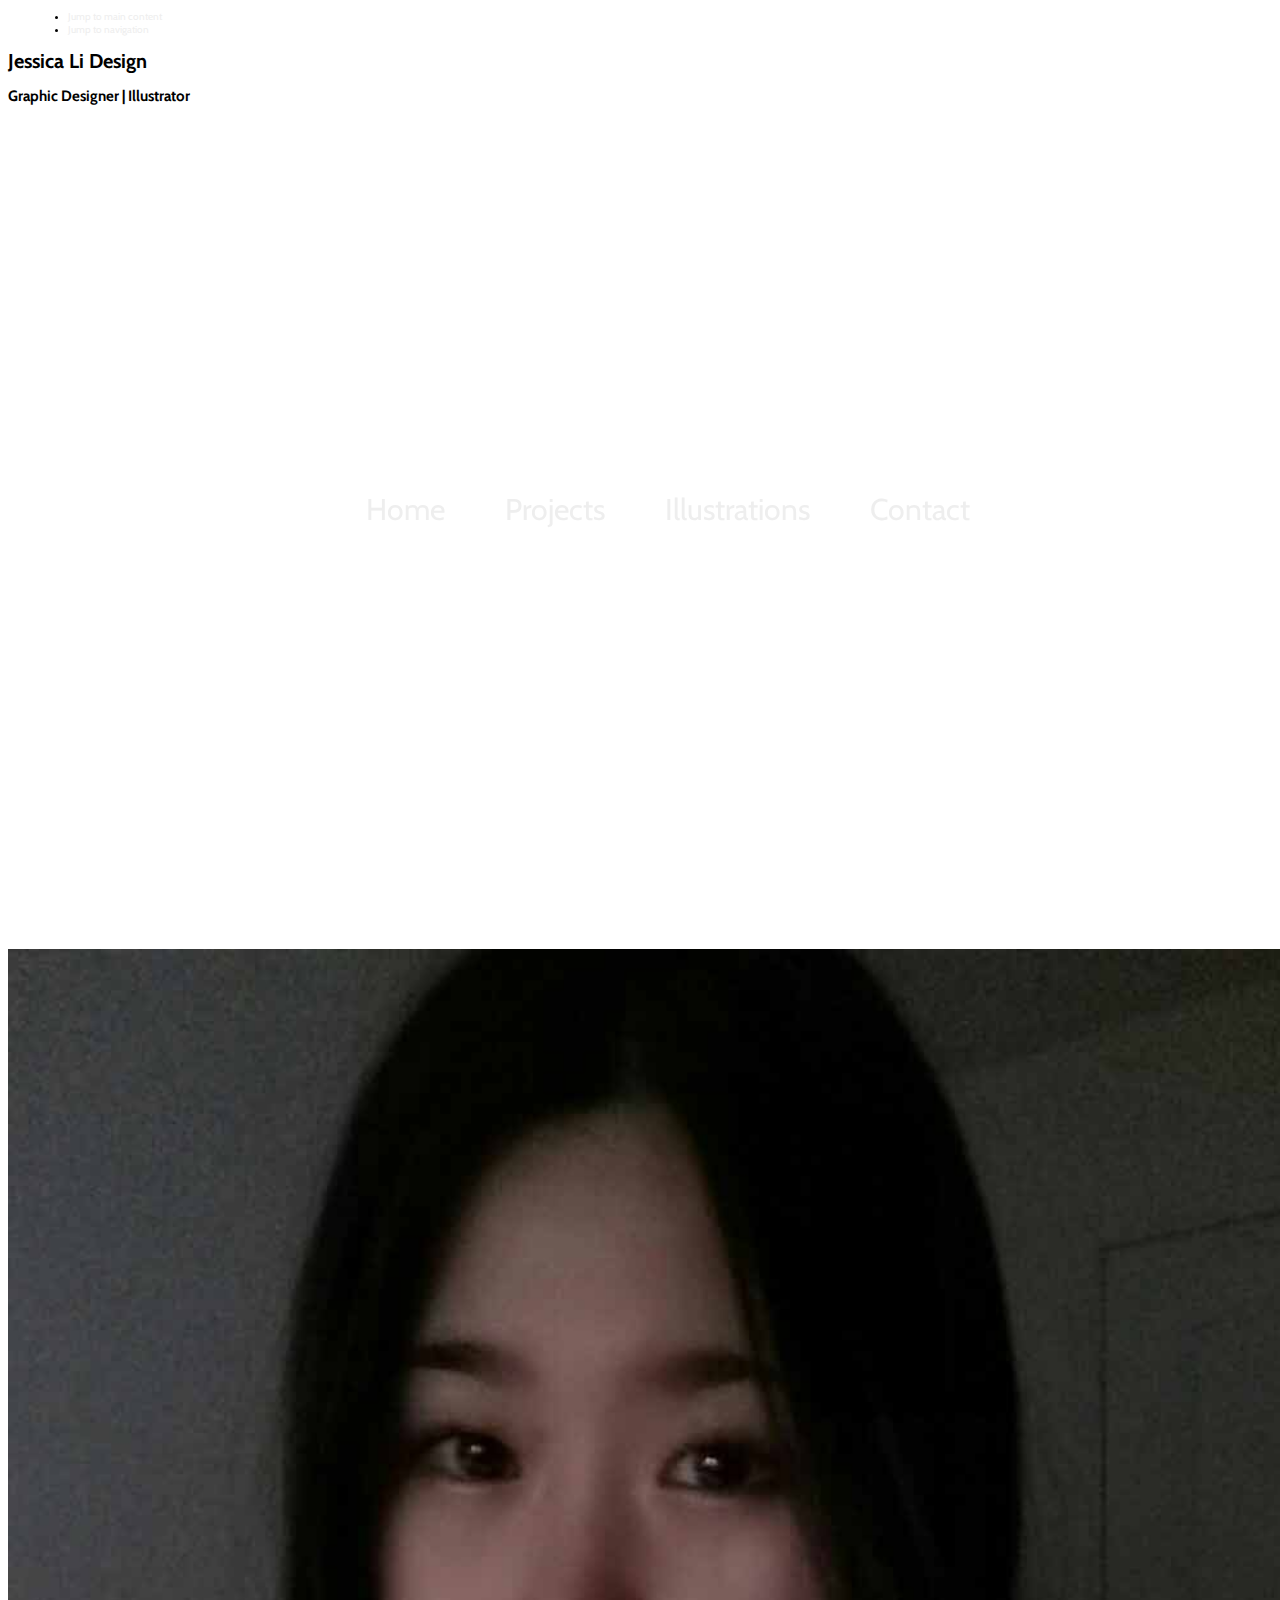
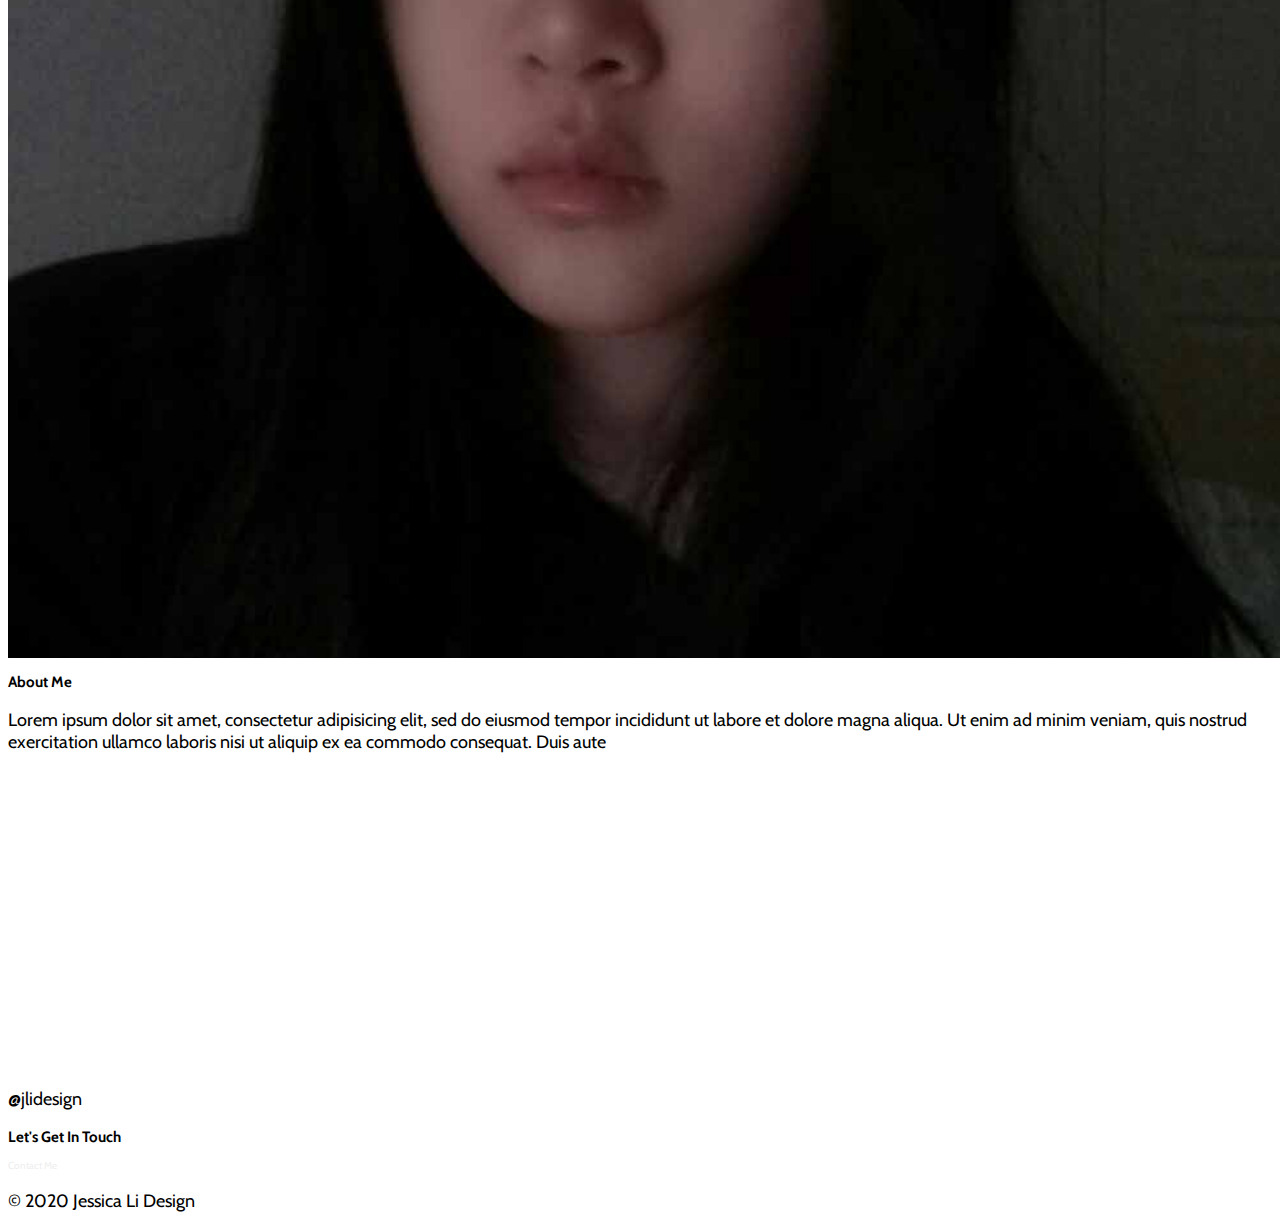
==== index.html @ e0f0c60c "Add menu toggle style" ====
<!DOCTYPE html>
<html lang="en-ca">
<head>
  <meta charset="utf-8">
  <title>J Li Design</title>
  <meta name="viewport" content="width=device-width,initial-scale=1">
  <link href="https://fonts.googleapis.com/css2?family=Cabin:wght@400;700&display=swap" rel="stylesheet">
  <link href="https://fonts.googleapis.com/css2?family=Montserrat&display=swap" rel="stylesheet">
  <link rel="stylesheet" href="https://unpkg.com/aos@next/dist/aos.css" />
  <link href="projects.html" rel="stylesheet">
  <link href="illustrations.html" rel="stylesheet">
  <link href="contact.html" rel="stylesheet">
  <link rel="stylesheet" href="css/main.css">
</head>
<body>

  <script src="https://unpkg.com/aos@next/dist/aos.js"></script>

  <ul class="skip-links" id="skip-links" tabindex="0">
    <li><a href="#main">Jump to main content</a></li>
    <li><a href="#nav">Jump to navigation</a></li>
  </ul>

  <header role="banner">

    <div class="menu-toggler">
      <div class="bar half start"></div>
      <div class="bar"></div>
      <div class="bar half end"></div>
    </div>

    <nav class="top-nav" role="navigation" tabindex="0">
      <ul class="nav-list">
        <li>
          <a href="index.html" class="nav-link">Home</a>
        </li>
        <li>
          <a href="projects.html" class="nav-link">Projects</a>
        </li>
        <li>
          <a href="illustrations.html" class="nav-link">Illustrations</a>
        </li>
        <li>
          <a href="contact.html" class="nav-link">Contact</a>
        </li>
      </ul>
    </nav>
    <div class="landing-text">
      <h1>Jessica Li Design</h1>
      <h2>Graphic Designer | Illustrator</h2>
    </div>
  </header>

  <main class="about" id="about" role="main" tabindex="0">
    <section>
      <div class="container">
        <div class="profile-img">
          <img src="images/profile1.jpg" alt="profile">
        </div>
        <div class="about-details">
          <div class="about-heading">
            <h2>About Me</h2>
            <p>Lorem ipsum dolor sit amet, consectetur adipisicing elit, sed do eiusmod tempor incididunt ut labore et dolore magna aliqua. Ut enim ad minim veniam, quis nostrud exercitation ullamco laboris nisi ut aliquip ex ea commodo consequat. Duis aute</p>
          </div>
          <div class="social-media">
            <img src="images/socials.svg" alt="socials logo" aria-details="social-img">
            <p id="social-img">@jlidesign</p>
          </div>
        </div>
      </div>
    </section>
  </main>

  <article role="article" id="article" tabindex="0">
    <div class="container">
      <h2>Let's Get In Touch</h2>
      <a class="contact-btn" href="contact.html">Contact Me</a>
    </div>
  </article>

  <footer class="copyright" role="contentinfo">
    <div class="up" id="up">
      <p>&copy; 2020 Jessica Li Design</p>
    </div>
  </footer>
</body>
</html>
---- css/main.css ----
html {
  box-sizing: border-box;
  margin: 0;
  padding: 0;
  font-size: 10px;
  font-family: "Montserrat", sans-serif;
  font-family: "Cabin", sans-serif;
}

*, *::before, *::after {
  box-sizing: inherit;
}

body {
  width: 100%;
  height: 100%;
}

a {
  text-decoration: none;
  color: #eee;
}

p {
  font-size: 1.8rem;
}

img {
  width: 100%;
}

header {
  width: 100%;
  height: 100vh;
}

.top-nav {
  width: 100%;
  height: 100vh;
  position: fixed;
  border-bottom-right-radius: 100%;
  border-bottom-left-radius: 100%;
  transition: all 650ms cubic-bezier(1,0,0,1);
}

.nav-list {
  list-style: none;
  width: 100%;
  height: 100%;
  display: flex;
  justify-content: center;
  align-items: center;
}

li {
  margin: 0 2rem;
}

.nav-link {
  font-size: 3rem;
  padding: 1rem;
}

.nav-link:hover,
.nav-link:focus {
  background: linear-gradient(to top, #254f6c, #d4faff);
  -webkit-background-clip: text;
  -webkit-text-fill-color: transparent;
}

.top-nav.open {
  top: 0;
  border-radius: initial;
}

.menu-toggler {
  position: absolute;
  top: 5rem;
  right: 5rem;
  height: 4rem;
  display: flex;
  flex-direction: column;
  justify-content: space-between;
  cursor: pointer;
  z-index: 1500;
  transition: transform 650ms ease-out;
}
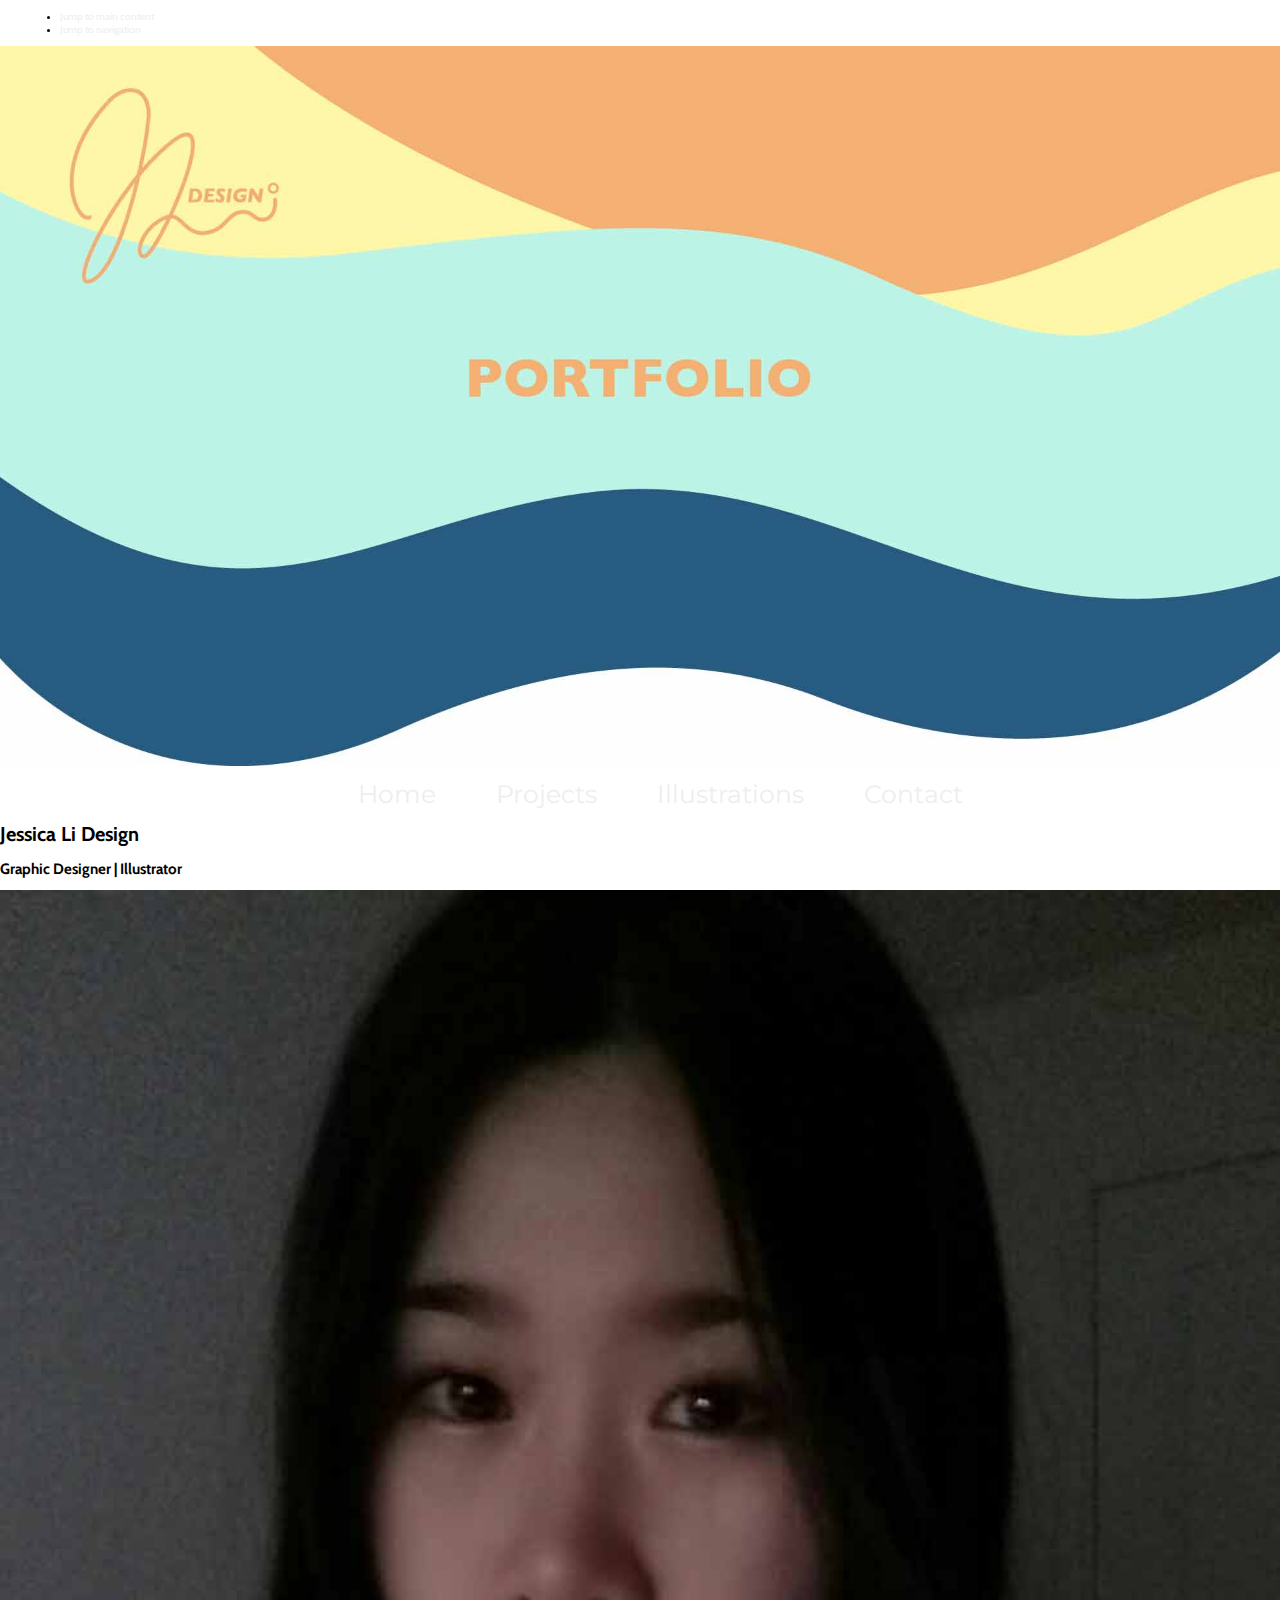
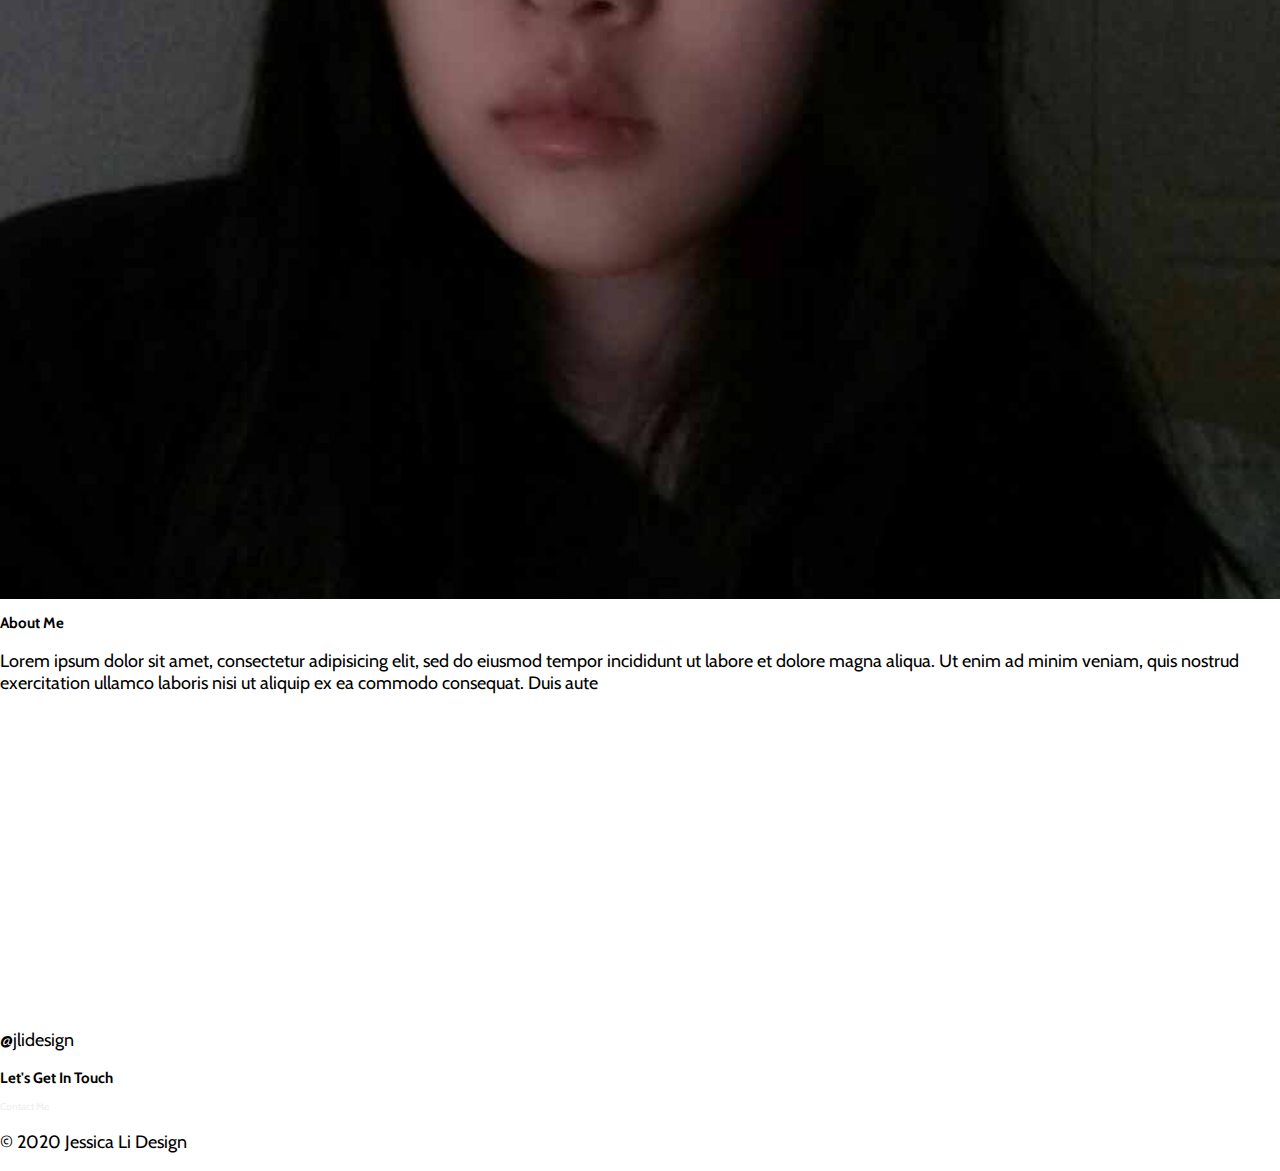
==== commit f8d955ed: "Add banner image" ====
--- a/index.html
+++ b/index.html
@@ -6,7 +6,6 @@
   <meta name="viewport" content="width=device-width,initial-scale=1">
   <link href="https://fonts.googleapis.com/css2?family=Cabin:wght@400;700&display=swap" rel="stylesheet">
   <link href="https://fonts.googleapis.com/css2?family=Montserrat&display=swap" rel="stylesheet">
-  <link rel="stylesheet" href="https://unpkg.com/aos@next/dist/aos.css" />
   <link href="projects.html" rel="stylesheet">
   <link href="illustrations.html" rel="stylesheet">
   <link href="contact.html" rel="stylesheet">
@@ -14,21 +13,15 @@
 </head>
 <body>
 
-  <script src="https://unpkg.com/aos@next/dist/aos.js"></script>
-
   <ul class="skip-links" id="skip-links" tabindex="0">
     <li><a href="#main">Jump to main content</a></li>
     <li><a href="#nav">Jump to navigation</a></li>
   </ul>
 
   <header role="banner">
-
-    <div class="menu-toggler">
-      <div class="bar half start"></div>
-      <div class="bar"></div>
-      <div class="bar half end"></div>
+    <div class="banner">
+      <img class="img-flex" src="images/banner.jpg" alt="">
     </div>
-
     <nav class="top-nav" role="navigation" tabindex="0">
       <ul class="nav-list">
         <li>
@@ -83,5 +76,6 @@
       <p>&copy; 2020 Jessica Li Design</p>
     </div>
   </footer>
+
 </body>
 </html>
--- a/css/main.css
+++ b/css/main.css
@@ -5,6 +5,7 @@
   font-size: 10px;
   font-family: "Montserrat", sans-serif;
   font-family: "Cabin", sans-serif;
+  background-color: #fff;
 }
 
 *, *::before, *::after {
@@ -12,8 +13,7 @@
 }
 
 body {
-  width: 100%;
-  height: 100%;
+  margin: 0;
 }
 
 a {
@@ -31,22 +31,15 @@
 
 header {
   width: 100%;
-  height: 100vh;
 }
 
 .top-nav {
   width: 100%;
-  height: 100vh;
-  position: fixed;
-  border-bottom-right-radius: 100%;
-  border-bottom-left-radius: 100%;
-  transition: all 650ms cubic-bezier(1,0,0,1);
 }
 
 .nav-list {
   list-style: none;
   width: 100%;
-  height: 100%;
   display: flex;
   justify-content: center;
   align-items: center;
@@ -57,7 +50,8 @@
 }
 
 .nav-link {
-  font-size: 3rem;
+  font-family: "Montserrat", sans-serif;
+  font-size: 2.5rem;
   padding: 1rem;
 }
 
@@ -67,21 +61,3 @@
   -webkit-background-clip: text;
   -webkit-text-fill-color: transparent;
 }
-
-.top-nav.open {
-  top: 0;
-  border-radius: initial;
-}
-
-.menu-toggler {
-  position: absolute;
-  top: 5rem;
-  right: 5rem;
-  height: 4rem;
-  display: flex;
-  flex-direction: column;
-  justify-content: space-between;
-  cursor: pointer;
-  z-index: 1500;
-  transition: transform 650ms ease-out;
-}
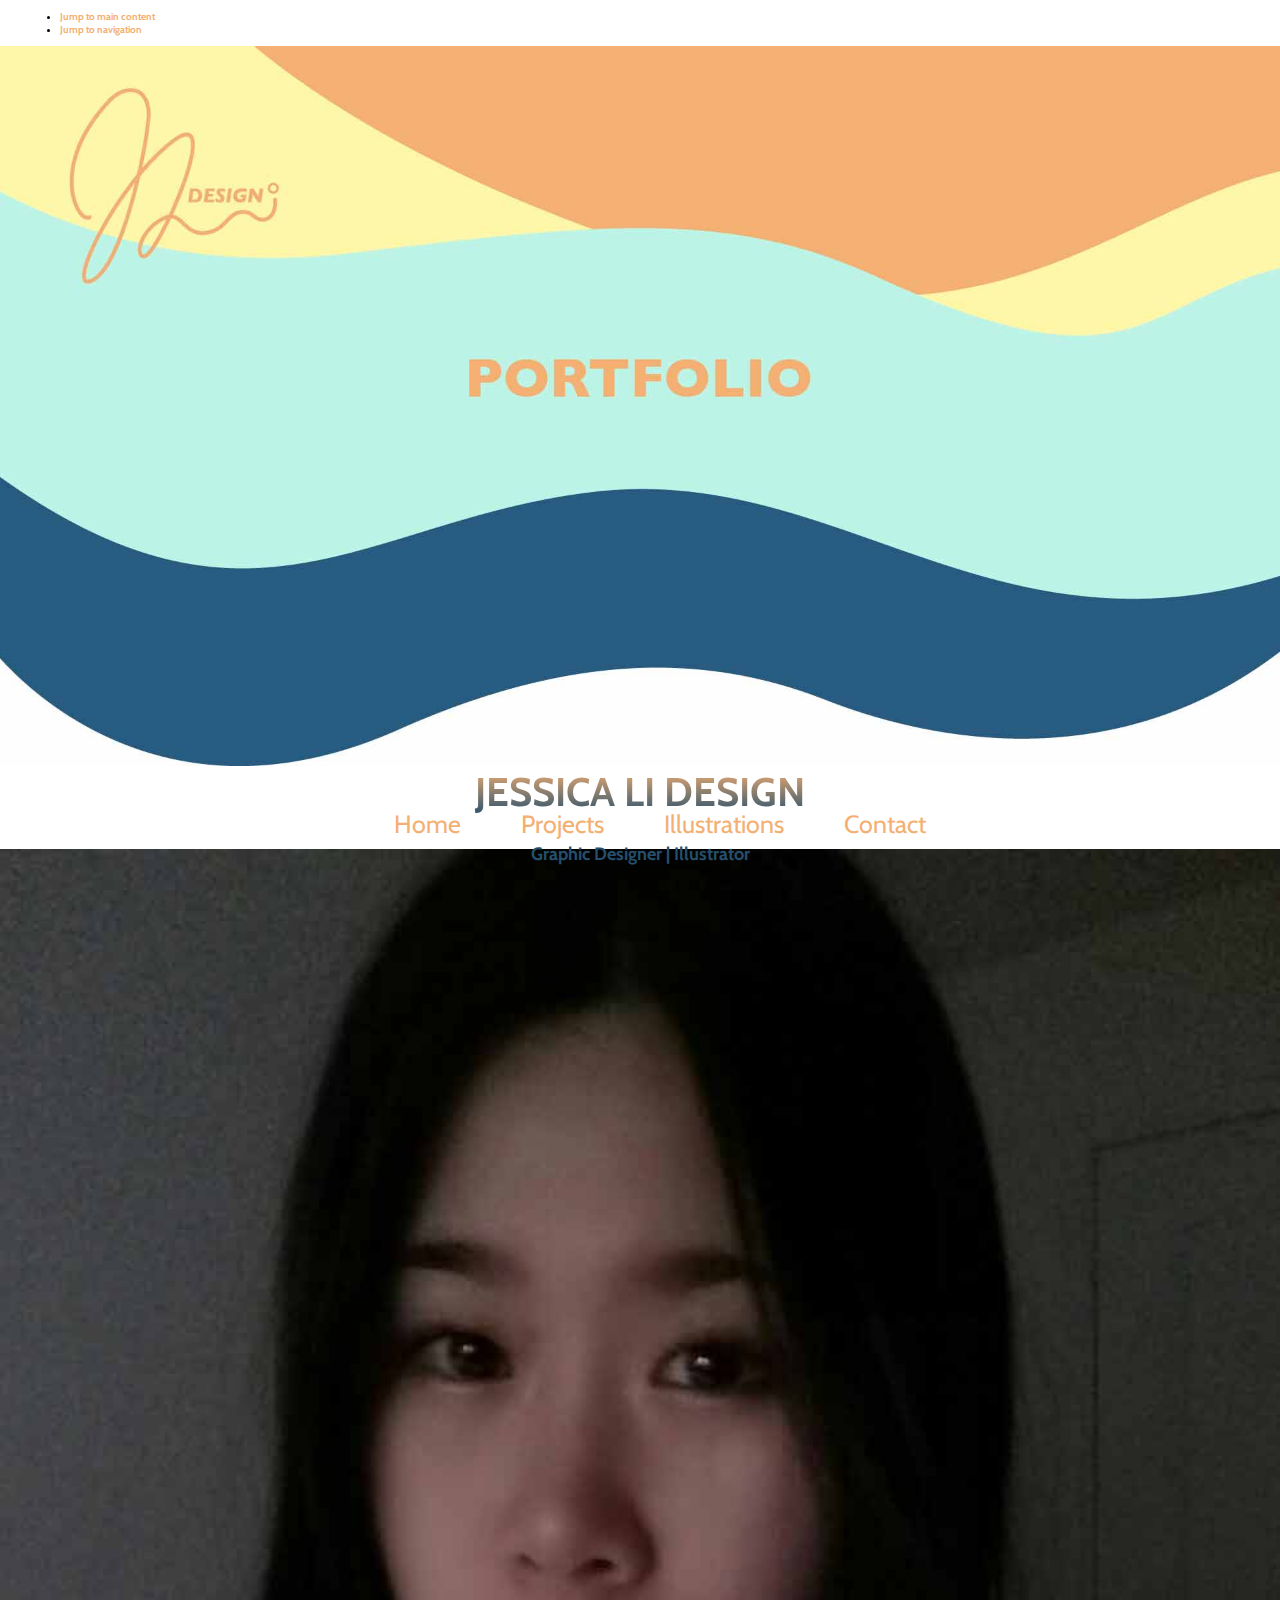
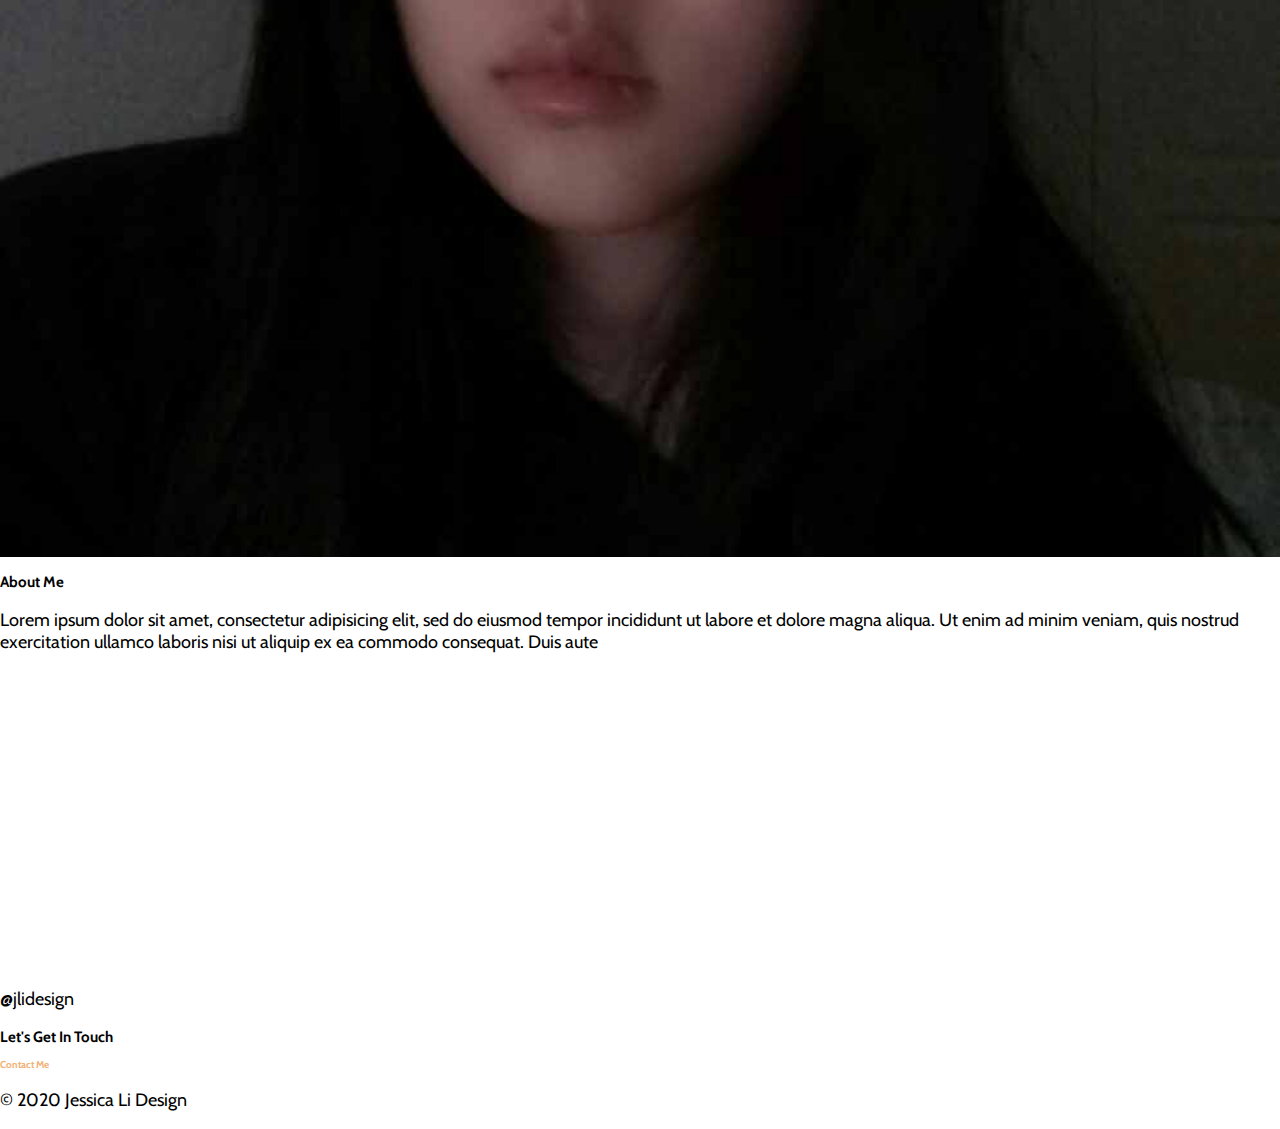
==== commit 43a226b7: "Add style to landing text" ====
--- a/index.html
+++ b/index.html
@@ -39,7 +39,7 @@
       </ul>
     </nav>
     <div class="landing-text">
-      <h1>Jessica Li Design</h1>
+      <h1>JESSICA LI DESIGN</h1>
       <h2>Graphic Designer | Illustrator</h2>
     </div>
   </header>
--- a/css/main.css
+++ b/css/main.css
@@ -1,7 +1,5 @@
 html {
   box-sizing: border-box;
-  margin: 0;
-  padding: 0;
   font-size: 10px;
   font-family: "Montserrat", sans-serif;
   font-family: "Cabin", sans-serif;
@@ -18,7 +16,8 @@
 
 a {
   text-decoration: none;
-  color: #eee;
+  font-weight: 700;
+  color: #F4B073;
 }
 
 p {
@@ -40,6 +39,7 @@
 .nav-list {
   list-style: none;
   width: 100%;
+  margin-top: 4rem;
   display: flex;
   justify-content: center;
   align-items: center;
@@ -50,7 +50,8 @@
 }
 
 .nav-link {
-  font-family: "Montserrat", sans-serif;
+  font-family: "Cabin", sans-serif;
+  font-weight: 400;
   font-size: 2.5rem;
   padding: 1rem;
 }
@@ -61,3 +62,28 @@
   -webkit-background-clip: text;
   -webkit-text-fill-color: transparent;
 }
+
+.landing-text {
+  position: absolute;
+  top: 90%;
+  left: 50%;
+  transform: translate(-50%, -50%);
+  width: 100%;
+  text-align: center;
+}
+
+.landing-text h1 {
+  font-size: 4rem;
+  font-weight: 700;
+  font-family: "Cabin", sans-serif;
+  background: linear-gradient(to top, #254f6c, #F4B073);
+  -webkit-background-clip: text;
+  -webkit-text-fill-color: transparent;
+}
+
+.landing-text h2 {
+  color: #254f6c;
+  font-size: 1.8rem;
+}
+
+.about .
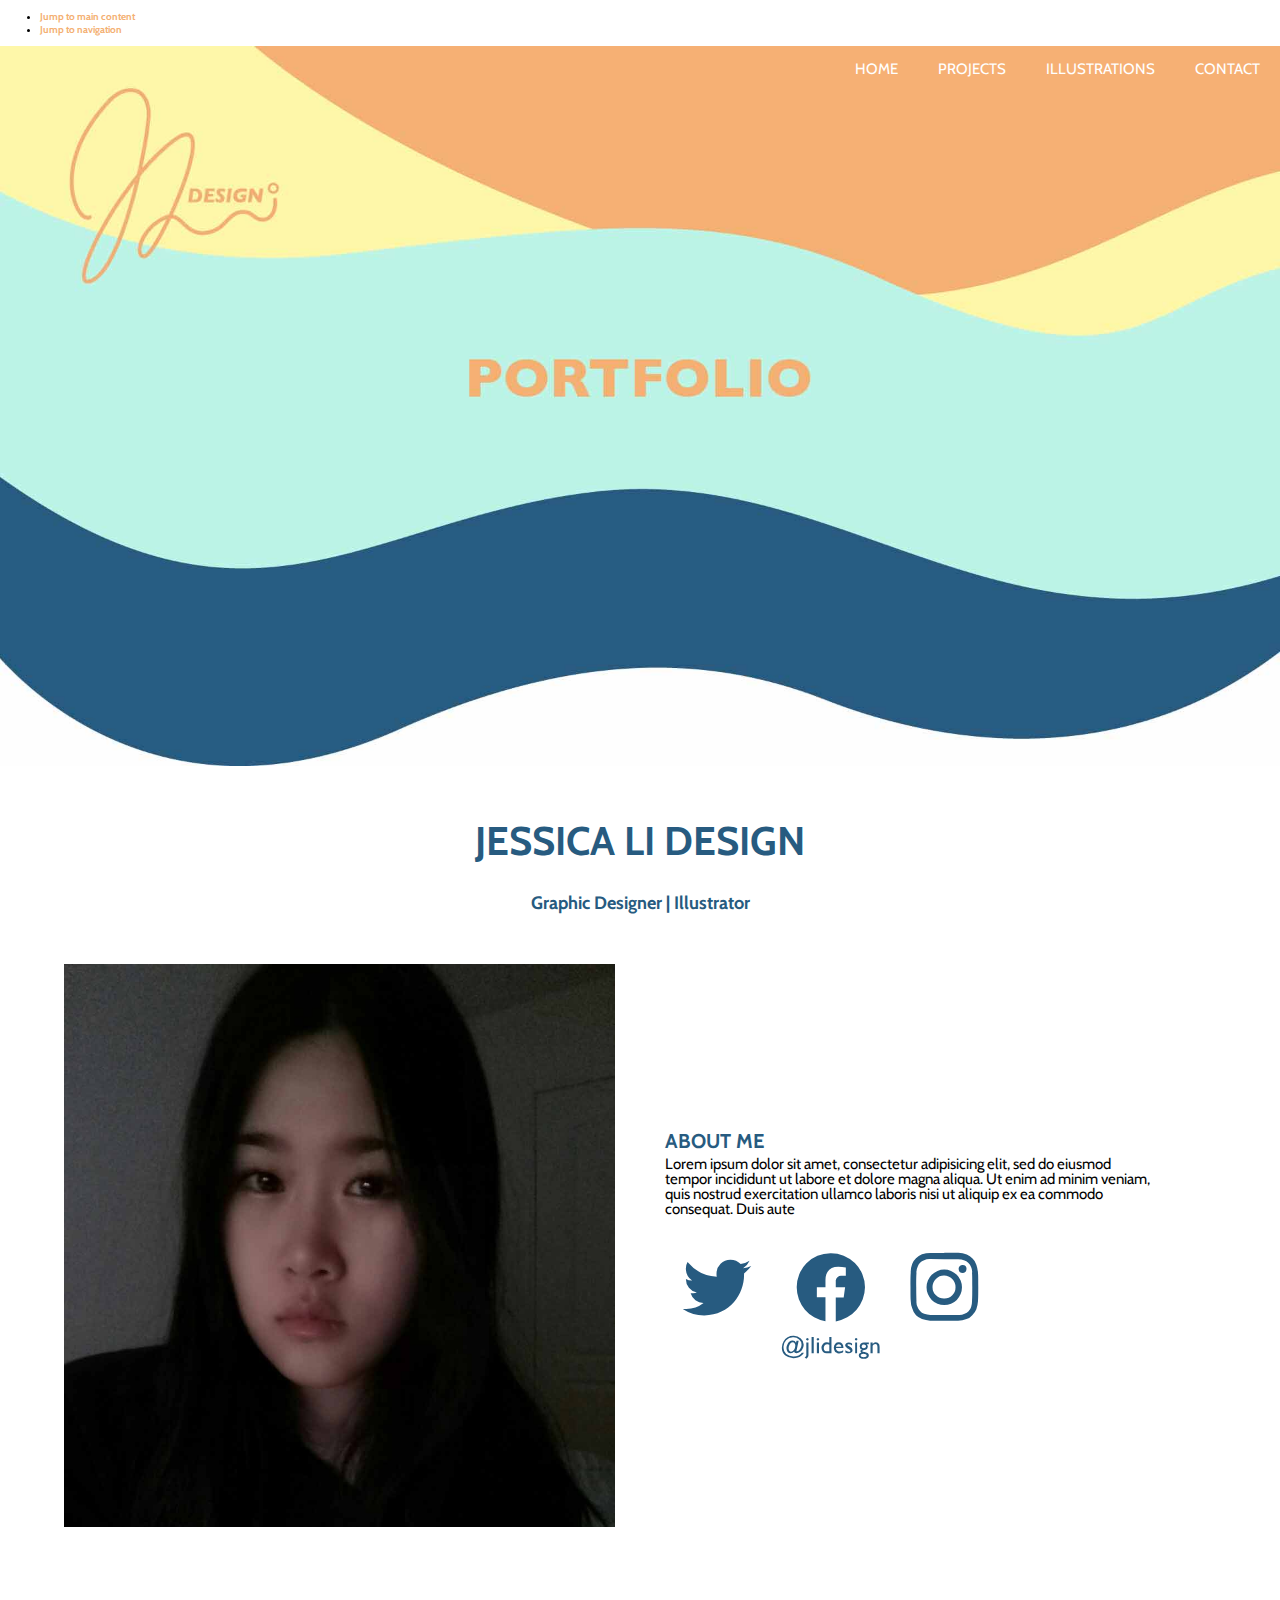
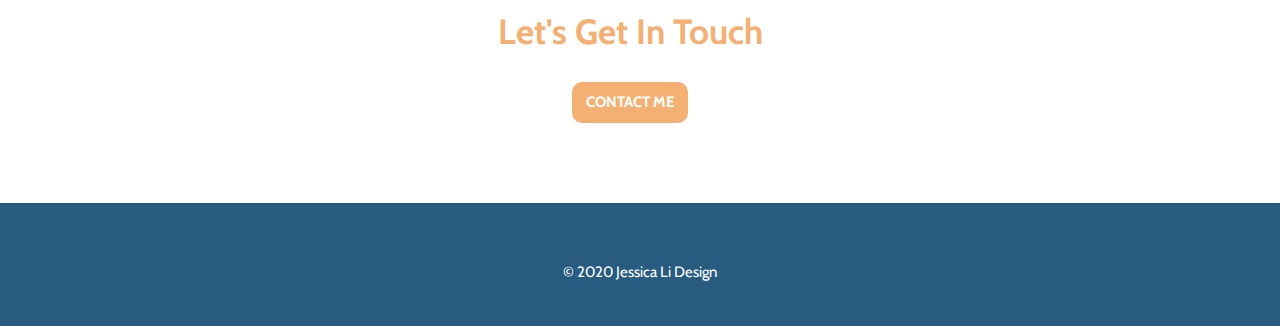
==== commit 7a436a68: "Add article and footer styling" ====
--- a/index.html
+++ b/index.html
@@ -56,8 +56,7 @@
             <p>Lorem ipsum dolor sit amet, consectetur adipisicing elit, sed do eiusmod tempor incididunt ut labore et dolore magna aliqua. Ut enim ad minim veniam, quis nostrud exercitation ullamco laboris nisi ut aliquip ex ea commodo consequat. Duis aute</p>
           </div>
           <div class="social-media">
-            <img src="images/socials.svg" alt="socials logo" aria-details="social-img">
-            <p id="social-img">@jlidesign</p>
+            <img class="socials-img" src="images/socials.svg" alt="socials logo" aria-details="social-img">
           </div>
         </div>
       </div>
@@ -65,7 +64,7 @@
   </main>
 
   <article role="article" id="article" tabindex="0">
-    <div class="container">
+    <div class="article-heading">
       <h2>Let's Get In Touch</h2>
       <a class="contact-btn" href="contact.html">Contact Me</a>
     </div>
--- a/css/main.css
+++ b/css/main.css
@@ -32,7 +32,20 @@
   width: 100%;
 }
 
+.img-flex {
+  width: 100%;
+  display: block;
+}
+
+.banner {
+  position: relative;
+  width: 100%;
+}
+
 .top-nav {
+  position: absolute;
+  top: 0;
+  left: 1.5;
   width: 100%;
 }
 
@@ -41,49 +54,136 @@
   width: 100%;
   margin-top: 4rem;
   display: flex;
-  justify-content: center;
-  align-items: center;
+  justify-content: flex-end;
 }
 
-li {
-  margin: 0 2rem;
+.top-nav a {
+  color: #fff;
+}
+
+.top-nav li {
+  margin: 2rem 1rem;
 }
 
 .nav-link {
   font-family: "Cabin", sans-serif;
   font-weight: 400;
-  font-size: 2.5rem;
+  font-size: 1.5rem;
   padding: 1rem;
+  text-transform: uppercase;
 }
 
 .nav-link:hover,
 .nav-link:focus {
-  background: linear-gradient(to top, #254f6c, #d4faff);
-  -webkit-background-clip: text;
-  -webkit-text-fill-color: transparent;
+  color: #275B80;
 }
 
 .landing-text {
-  position: absolute;
-  top: 90%;
-  left: 50%;
-  transform: translate(-50%, -50%);
   width: 100%;
   text-align: center;
+  margin: 0 auto;
+  margin-bottom: 5rem;
+  margin-top: 5rem;
 }
 
 .landing-text h1 {
   font-size: 4rem;
   font-weight: 700;
   font-family: "Cabin", sans-serif;
-  background: linear-gradient(to top, #254f6c, #F4B073);
-  -webkit-background-clip: text;
-  -webkit-text-fill-color: transparent;
+  color: #275B80;
 }
 
 .landing-text h2 {
-  color: #254f6c;
+  color: #275B80;
   font-size: 1.8rem;
 }
 
-.about .
+.about .container {
+  display: flex;
+  align-items: center;
+  justify-content: center;
+}
+
+.about-heading {
+  text-align: left;
+  line-height: 0;
+  margin-bottom: 3rem;
+}
+
+.about-heading h2 {
+  font-size: 2rem;
+  color: #275B80;
+  text-transform: uppercase;
+}
+
+.about-heading p {
+  font-size: 1.5rem;
+  line-height: 1;
+  max-width: 90%;
+}
+
+.profile-img {
+  flex: 1;
+  margin-right: 5rem;
+}
+
+.about-details {
+  flex: 1;
+}
+
+.socials-img {
+  width: 60%;
+}
+
+.container {
+  width: 90%;
+  max-width: 120rem;
+  height: 100%;
+  margin: 0 auto;
+  position: relative;
+}
+
+.article-heading {
+  width: 100%;
+  text-align: center;
+}
+
+.article-heading h2 {
+  font-size: 3.5rem;
+  margin-right: 2rem;
+  margin-top: 8rem;
+  color: #F4B073;
+}
+
+.article-heading a {
+  font-size: 1.5rem;
+  text-transform: uppercase;
+  color: #fff;
+}
+
+.contact-btn {
+  background-color: #F4B073;
+  display: inline-block;
+  text-align: center;
+  text-decoration: none;
+  border-radius: 10px;
+  padding: .75em .9em;
+  margin-right: 2rem;
+}
+
+.contact-btn:hover {
+  background-color: #275B80;
+}
+
+footer {
+  margin-top: 8rem;
+  padding: 3rem;
+  background-color: #275B80;
+}
+
+footer p {
+  color: #fff;
+  font-size: 1.5rem;
+  text-align: center;
+  margin-top: 3rem;
+}
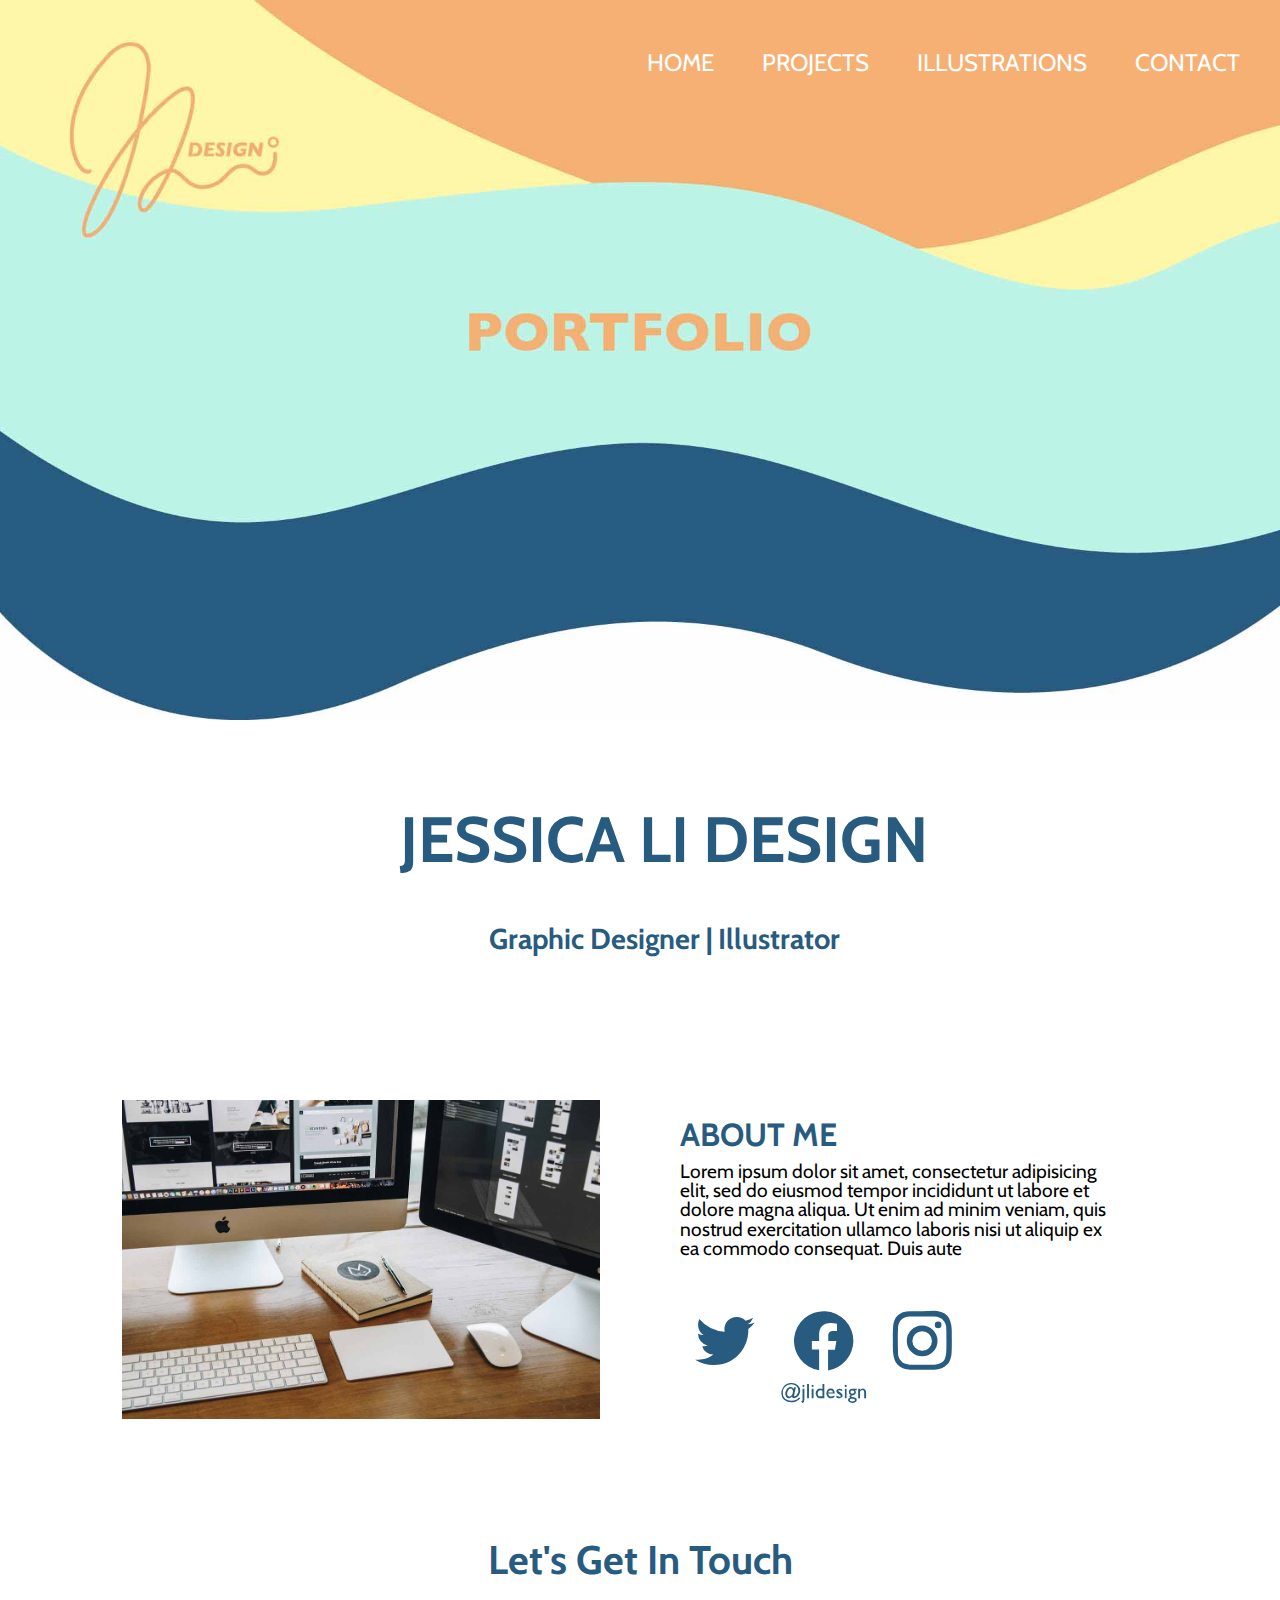
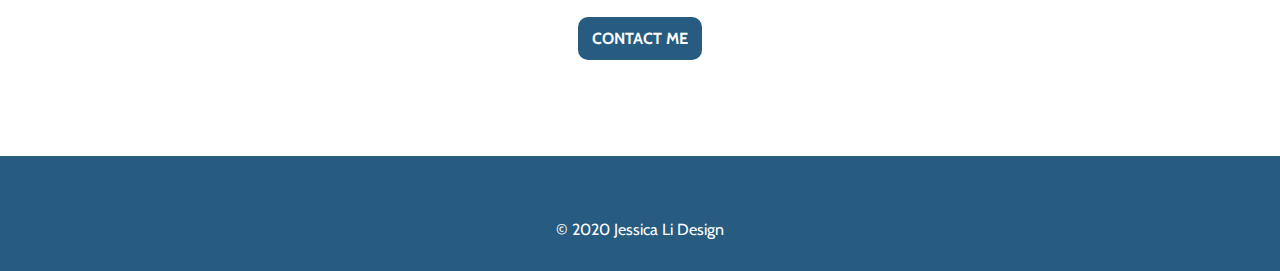
==== commit eb938f27: "Add toggle navigation" ====
--- a/index.html
+++ b/index.html
@@ -23,6 +23,10 @@
       <img class="img-flex" src="images/banner.jpg" alt="">
     </div>
     <nav class="top-nav" role="navigation" tabindex="0">
+      <input type="checkbox" class="nav-check" id="nav-check">
+      <label for="nav-check" class="nav-label">
+        <img src="images/nav-icon.svg" alt="open navigation">
+      </label>
       <ul class="nav-list">
         <li>
           <a href="index.html" class="nav-link">Home</a>
@@ -48,7 +52,7 @@
     <section>
       <div class="container">
         <div class="profile-img">
-          <img src="images/profile1.jpg" alt="profile">
+          <img src="images/profile.jpg" alt="profile">
         </div>
         <div class="about-details">
           <div class="about-heading">
--- a/css/main.css
+++ b/css/main.css
@@ -1,6 +1,5 @@
 html {
   box-sizing: border-box;
-  font-size: 10px;
   font-family: "Montserrat", sans-serif;
   font-family: "Cabin", sans-serif;
   background-color: #fff;
@@ -8,6 +7,25 @@
 
 *, *::before, *::after {
   box-sizing: inherit;
+}
+
+.skip-links {
+  margin: 0;
+  padding: 0;
+  list-style-type: none;
+}
+
+.skip-links a {
+  position: absolute;
+  top: -3em;
+  background-color: #000;
+  color: #fff;
+  padding: .5em .75em;
+  text-decoration: none;
+}
+
+.skip-links a:focus {
+  top: 0;
 }
 
 body {
@@ -51,10 +69,40 @@
 
 .nav-list {
   list-style: none;
-  width: 100%;
-  margin-top: 4rem;
-  display: flex;
-  justify-content: flex-end;
+  width: 20em;
+  margin-top: 2rem;
+  display: none;
+  padding: 1rem;
+  float: right;
+}
+
+.nav-check:checked ~ .nav-list {
+  display: block;
+  background-color: #F4B073;
+}
+
+.nav-check {
+  position: absolute;
+  top: -3em;
+}
+
+.nav-label {
+  cursor: pointer;
+  font-size: 1.25rem;
+  display: inline-block;
+  width: 40px;
+  position: absolute;
+  right: 0;
+  margin: 1rem 2rem;
+}
+
+.nav-check:checked ~ .nav-label {
+  background-color: #F4B073;
+}
+
+.nav-label img {
+  display: block;
+  width: 100%;
 }
 
 .top-nav a {
@@ -62,28 +110,29 @@
 }
 
 .top-nav li {
-  margin: 2rem 1rem;
+  margin: 0;
 }
 
 .nav-link {
   font-family: "Cabin", sans-serif;
   font-weight: 400;
   font-size: 1.5rem;
-  padding: 1rem;
+  padding: 1.5rem;
   text-transform: uppercase;
 }
 
 .nav-link:hover,
 .nav-link:focus {
   color: #275B80;
+  transition: .5s;
 }
 
 .landing-text {
   width: 100%;
   text-align: center;
-  margin: 0 auto;
   margin-bottom: 5rem;
   margin-top: 5rem;
+  margin-left: 1.5rem;
 }
 
 .landing-text h1 {
@@ -117,7 +166,7 @@
 }
 
 .about-heading p {
-  font-size: 1.5rem;
+  font-size: 1.2rem;
   line-height: 1;
   max-width: 90%;
 }
@@ -149,41 +198,151 @@
 }
 
 .article-heading h2 {
-  font-size: 3.5rem;
-  margin-right: 2rem;
-  margin-top: 8rem;
-  color: #F4B073;
+  font-size: 2.5rem;
+  margin-top: 3rem;
+  color: #275B80;
 }
 
 .article-heading a {
-  font-size: 1.5rem;
+  font-size: 1rem;
   text-transform: uppercase;
   color: #fff;
 }
 
 .contact-btn {
-  background-color: #F4B073;
+  background-color: #275B80;
   display: inline-block;
   text-align: center;
   text-decoration: none;
   border-radius: 10px;
   padding: .75em .9em;
-  margin-right: 2rem;
 }
 
 .contact-btn:hover {
+  background-color: #F4B073;
+  color: #275B80;
+}
+
+.has-margin-right {
+  margin-right: 5rem;
+}
+
+.section-heading {
+  text-align: center;
+  margin-bottom: 8rem;
+}
+
+.section-heading h1 {
+  font-size: 2rem;
+  font-weight: 700;
+  text-transform: uppercase;
+  font-family: "Cabin", sans-serif;
+  color: #275B80;
+}
+
+section {
+  padding: 4rem
+}
+
+.portfolio-item {
+  display: flex;
+  align-items: center;
+  justify-content: center;
+  margin-bottom: 5rem;
+}
+
+.portfolio-item: last-child {
+  margin-bottom: 0;
+}
+
+.portfolio-img {
+  width: 60rem;
+}
+
+.portfolio-description h1 {
+  font-size: 1.5rem;
+  text-transform: uppercase;
+  margin: 1rem 0;
+}
+
+.portfolio-description p {
+  font-size: 1.2rem;
+}
+
+form {
+  width: 70%;
+  margin: 0 auto;
+}
+
+form label {
+  font-size: 1.2rem;
+}
+
+input, select, textarea {
+  width: 100%;
+  padding: 1rem;
+  margin-bottom: 20px;
+  border: solid 1px #275B80;
+  outline-color: #F4B073;
+}
+
+input[type="submit"] {
+  font-size: 1rem;
+  width: initial;
   background-color: #275B80;
+  border-radius: 8px;
+  color: #fff;
+  padding: 1rem 2rem;
+  cursor: pointer;
+  transition: background-color 650ms;
+}
+
+input[type="submit"]:hover {
+  color: #275B80;
+  background-color: #F4B073;
 }
 
 footer {
-  margin-top: 8rem;
-  padding: 3rem;
+  width: 100%;
+  margin-top: 6rem;
+  padding: 1rem;
   background-color: #275B80;
+  position: relative;
 }
 
 footer p {
   color: #fff;
-  font-size: 1.5rem;
+  font-size: 1rem;
   text-align: center;
   margin-top: 3rem;
 }
+
+@media only screens and (min-width: 25em) {
+
+}
+
+@media only screen and (min-width: 38em) {
+
+}
+
+@media only screen and (min-width: 60em) {
+
+  .nav-check,
+  .nav-label {
+    display: none;
+  }
+
+  .nav-list {
+    list-style: none;
+    width: 100%;
+    margin-top: 2rem;
+    display: flex;
+    justify-content: flex-end;
+    padding: 1rem;
+  }
+
+}
+
+@media only screen and (min-width: 90em) {
+
+}
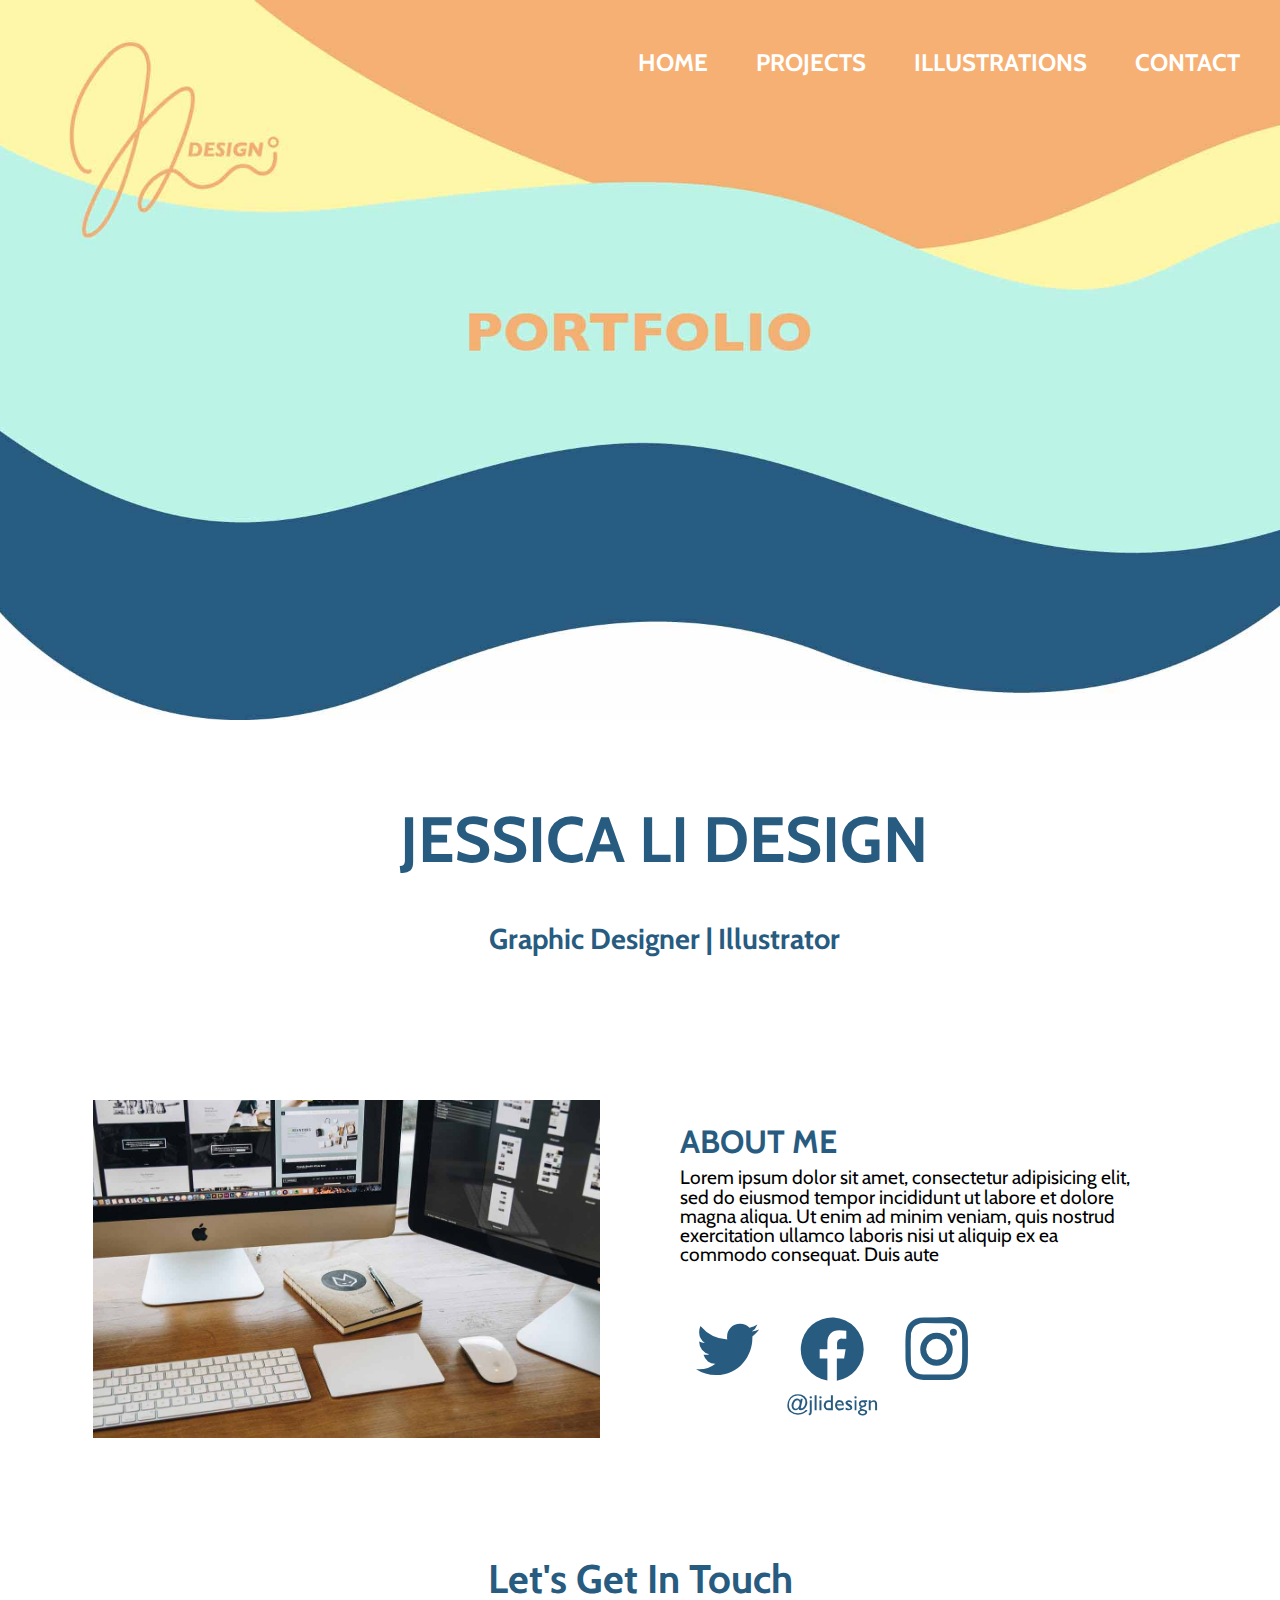
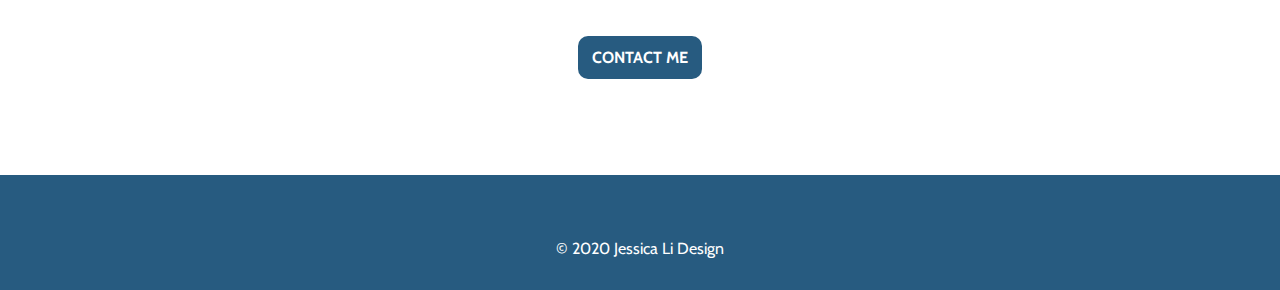
==== commit 30fbeb8a: "Add responsiveness and media screens" ====
--- a/index.html
+++ b/index.html
@@ -10,6 +10,8 @@
   <link href="illustrations.html" rel="stylesheet">
   <link href="contact.html" rel="stylesheet">
   <link rel="stylesheet" href="css/main.css">
+  <link rel="shortcut icon" href="favicon.ico">
+  <link href="favicon-196.png" rel="icon" type="image/png">
 </head>
 <body>
 
--- a/css/main.css
+++ b/css/main.css
@@ -1,7 +1,7 @@
 html {
   box-sizing: border-box;
-  font-family: "Montserrat", sans-serif;
-  font-family: "Cabin", sans-serif;
+  font-family: Montserrat, sans-serif;
+  font-family: Cabin, sans-serif;
   background-color: #fff;
 }
 
@@ -34,8 +34,8 @@
 
 a {
   text-decoration: none;
-  font-weight: 700;
-  color: #F4B073;
+  font-weight: bold;
+  color: #f4b073;
 }
 
 p {
@@ -63,7 +63,6 @@
 .top-nav {
   position: absolute;
   top: 0;
-  left: 1.5;
   width: 100%;
 }
 
@@ -78,7 +77,7 @@
 
 .nav-check:checked ~ .nav-list {
   display: block;
-  background-color: #F4B073;
+  background-color: #f4b073;
 }
 
 .nav-check {
@@ -97,7 +96,7 @@
 }
 
 .nav-check:checked ~ .nav-label {
-  background-color: #F4B073;
+  background-color: #f4b073;
 }
 
 .nav-label img {
@@ -114,16 +113,15 @@
 }
 
 .nav-link {
-  font-family: "Cabin", sans-serif;
-  font-weight: 400;
-  font-size: 1.5rem;
+  font-family: Cabin, sans-serif;
+  font-size: 1.3rem;
   padding: 1.5rem;
   text-transform: uppercase;
 }
 
 .nav-link:hover,
 .nav-link:focus {
-  color: #275B80;
+  color: #275b80;
   transition: .5s;
 }
 
@@ -137,13 +135,13 @@
 
 .landing-text h1 {
   font-size: 4rem;
-  font-weight: 700;
-  font-family: "Cabin", sans-serif;
-  color: #275B80;
+  font-weight: bold;
+  font-family: Cabin, sans-serif;
+  color: #275b80;
 }
 
 .landing-text h2 {
-  color: #275B80;
+  color: #275b80;
   font-size: 1.8rem;
 }
 
@@ -161,7 +159,7 @@
 
 .about-heading h2 {
   font-size: 2rem;
-  color: #275B80;
+  color: #275b80;
   text-transform: uppercase;
 }
 
@@ -200,7 +198,7 @@
 .article-heading h2 {
   font-size: 2.5rem;
   margin-top: 3rem;
-  color: #275B80;
+  color: #275b80;
 }
 
 .article-heading a {
@@ -210,7 +208,7 @@
 }
 
 .contact-btn {
-  background-color: #275B80;
+  background-color: #275b80;
   display: inline-block;
   text-align: center;
   text-decoration: none;
@@ -219,8 +217,8 @@
 }
 
 .contact-btn:hover {
-  background-color: #F4B073;
-  color: #275B80;
+  background-color: #f4b073;
+  color: #275b80;
 }
 
 .has-margin-right {
@@ -234,14 +232,14 @@
 
 .section-heading h1 {
   font-size: 2rem;
-  font-weight: 700;
+  font-weight: bold;
   text-transform: uppercase;
-  font-family: "Cabin", sans-serif;
-  color: #275B80;
+  font-family: Cabin, sans-serif;
+  color: #275b80;
 }
 
 section {
-  padding: 4rem
+  padding: 4rem 2rem;
 }
 
 .portfolio-item {
@@ -251,10 +249,6 @@
   margin-bottom: 5rem;
 }
 
-.portfolio-item: last-child {
-  margin-bottom: 0;
-}
-
 .portfolio-img {
   width: 60rem;
 }
@@ -267,6 +261,7 @@
 
 .portfolio-description p {
   font-size: 1.2rem;
+  max-width: 40em;
 }
 
 form {
@@ -282,14 +277,14 @@
   width: 100%;
   padding: 1rem;
   margin-bottom: 20px;
-  border: solid 1px #275B80;
-  outline-color: #F4B073;
+  border: solid 1px #275b80;
+  outline-color: #f4b073;
 }
 
 input[type="submit"] {
   font-size: 1rem;
   width: initial;
-  background-color: #275B80;
+  background-color: #275b80;
   border-radius: 8px;
   color: #fff;
   padding: 1rem 2rem;
@@ -298,15 +293,15 @@
 }
 
 input[type="submit"]:hover {
-  color: #275B80;
-  background-color: #F4B073;
+  color: #275b80;
+  background-color: #f4b073;
 }
 
 footer {
   width: 100%;
   margin-top: 6rem;
   padding: 1rem;
-  background-color: #275B80;
+  background-color: #275b80;
   position: relative;
 }
 
@@ -317,11 +312,99 @@
   margin-top: 3rem;
 }
 
-@media only screens and (min-width: 25em) {
-
-}
-
-@media only screen and (min-width: 38em) {
+@media screen and (max-width: 768px) {
+
+  .landing-text h1 {
+    font-size: 2rem;
+  }
+
+  .landing-text h2 {
+    font-size: 1.5rem;
+  }
+
+  section {
+    padding: 1.5rem
+  }
+
+  .section-heading h1 {
+    font-size: 1.5rem;
+  }
+
+  .about-heading h2 {
+    font-size: 1.5rem;
+  }
+
+  .about-heading p {
+    font-size: 1rem;
+  }
+
+  .portfolio-description h1 {
+    font-size: 1.2rem;
+  }
+
+  .portfolio-description p {
+    font-size: 1rem;
+  }
+
+}
+
+@media screen and (max-width: 600px) {
+
+  .landing-text h1 {
+    font-size: 1.8rem;
+    margin-right: 2.5rem;
+    text-align: center;
+  }
+
+  .landing-text h2 {
+    font-size: 1.5rem;
+    margin-right: 3rem;
+    text-align: center;
+  }
+
+  section {
+    padding: 1rem
+  }
+
+  .about .container {
+    flex-direction: column;
+    margin: auto;
+    text-align: center;
+  }
+
+  .about-heading h2 {
+    font-size: 1.2rem;
+    text-align: center;
+  }
+
+  .about-heading p {
+    font-size: 1rem;
+    text-align: center;
+  }
+
+  .profile-img {
+    margin: 0 0 1rem 0;
+  }
+
+  .portfolio-item {
+    flex-direction: column;
+  }
+
+  .portfolio-img {
+    width: 80%;
+    margin: 0 0 2rem 0;
+  }
+
+  .portfolio-description h1 {
+    font-size: 1.2rem;
+    margin: 1rem 0;
+    text-align: center;
+  }
+
+  .portfolio-description p {
+    font-size: 1rem;
+    text-align: center;
+  }
 
 }
 
@@ -330,6 +413,10 @@
   .nav-check,
   .nav-label {
     display: none;
+  }
+
+  .nav-link {
+    font-size: 1.5rem;
   }
 
   .nav-list {
@@ -342,7 +429,3 @@
   }
 
 }
-
-@media only screen and (min-width: 90em) {
-
-}
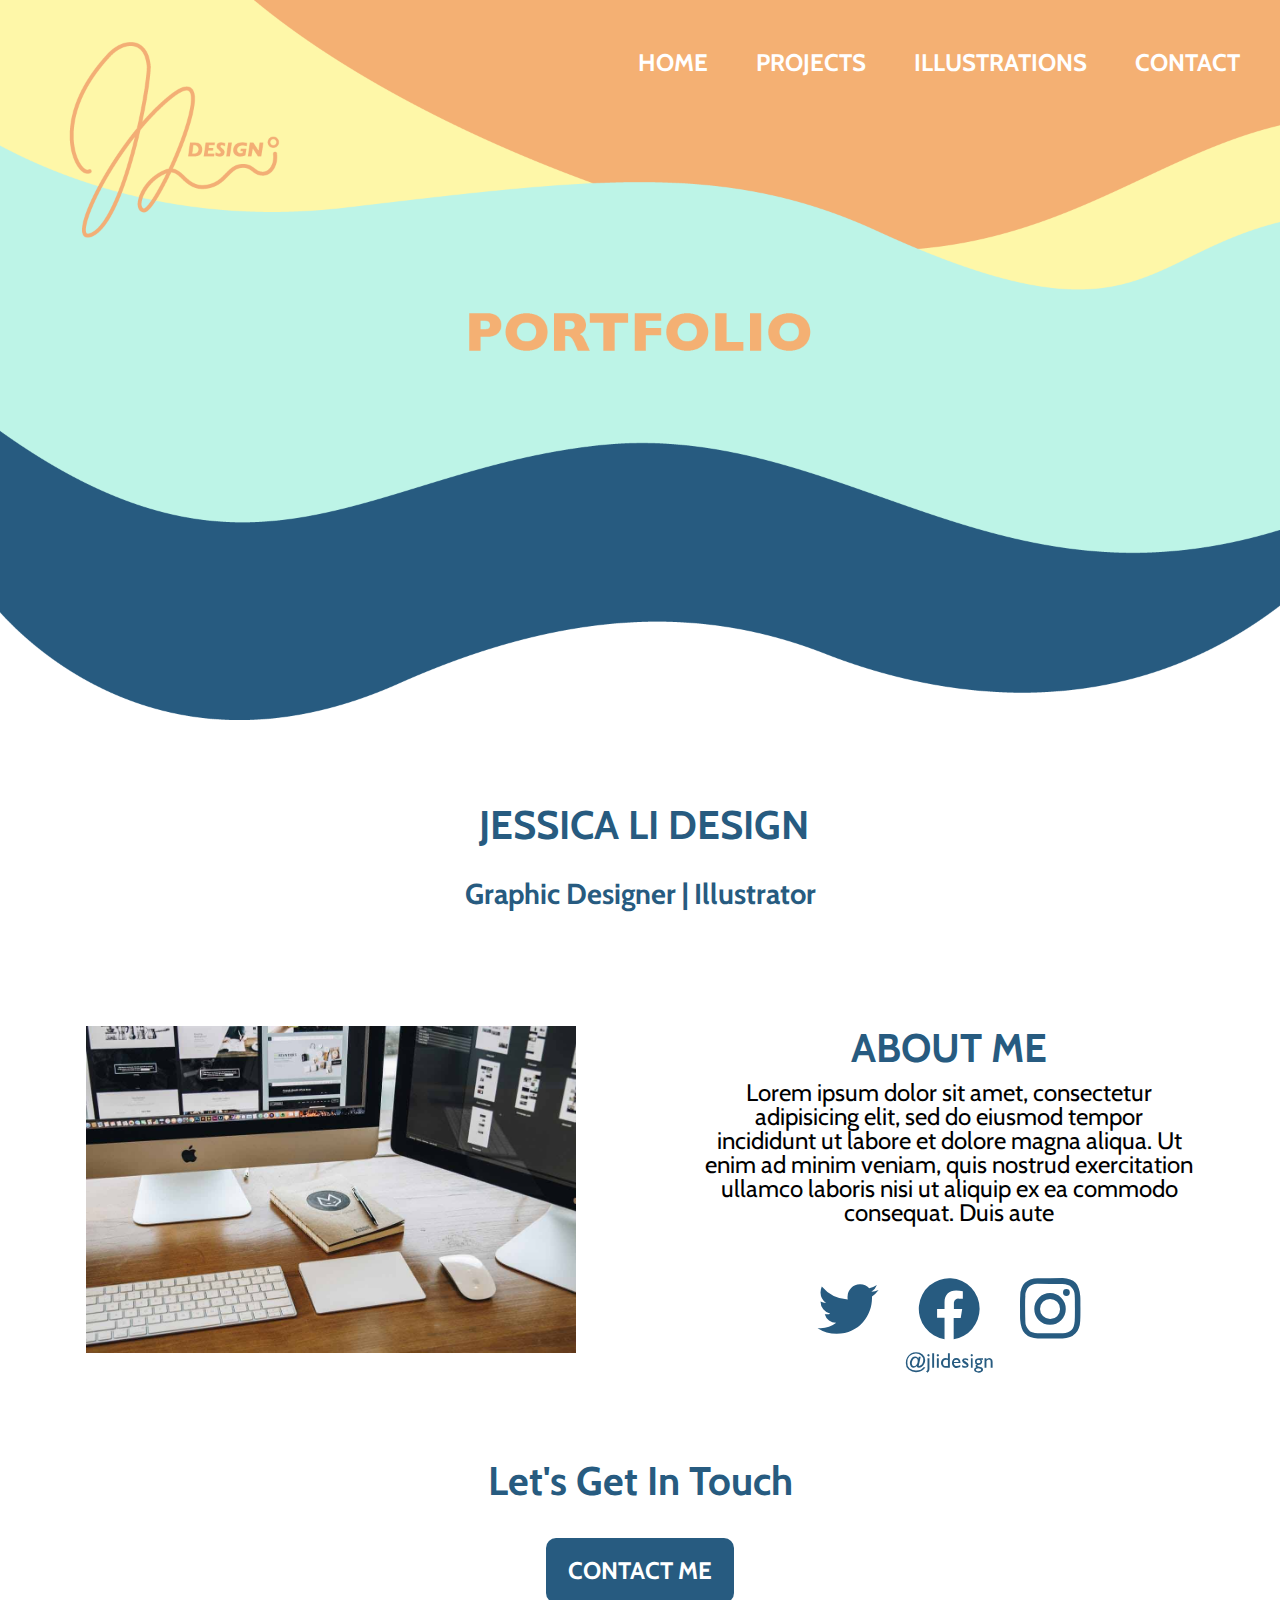
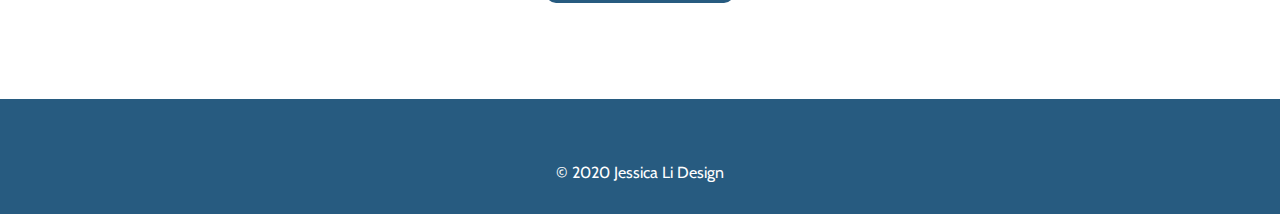
==== commit b8ecc5c2: "Change image source for banner" ====
--- a/index.html
+++ b/index.html
@@ -22,10 +22,10 @@
 
   <header role="banner">
     <div class="banner">
-      <img class="img-flex" src="images/banner.jpg" alt="">
+      <img class="img-flex" src="images/bannerimg.png" alt="banner image">
     </div>
-    <nav class="top-nav" role="navigation" tabindex="0">
-      <input type="checkbox" class="nav-check" id="nav-check">
+    <nav class="top-nav" role="navigation" id="nav" tabindex="0">
+      <input type="checkbox" class="nav-check" id="nav-check" aria-label="toggle navigation">
       <label for="nav-check" class="nav-label">
         <img src="images/nav-icon.svg" alt="open navigation">
       </label>
@@ -50,11 +50,11 @@
     </div>
   </header>
 
-  <main class="about" id="about" role="main" tabindex="0">
+  <main class="about" id="main" role="main" tabindex="0">
     <section>
       <div class="container">
         <div class="profile-img">
-          <img src="images/profile.jpg" alt="profile">
+          <img src="images/profile.jpg" alt="profile" aria-details="image">
         </div>
         <div class="about-details">
           <div class="about-heading">
@@ -67,16 +67,17 @@
         </div>
       </div>
     </section>
+
+    <article role="article" id="article" tabindex="0">
+      <div class="article-heading" id="skip">
+        <h2>Let's Get In Touch</h2>
+        <a class="contact-btn" href="contact.html">Contact Me</a>
+      </div>
+    </article>
+
   </main>
 
-  <article role="article" id="article" tabindex="0">
-    <div class="article-heading">
-      <h2>Let's Get In Touch</h2>
-      <a class="contact-btn" href="contact.html">Contact Me</a>
-    </div>
-  </article>
-
-  <footer class="copyright" role="contentinfo">
+  <footer class="copyright" role="contentinfo" tabindex="0">
     <div class="up" id="up">
       <p>&copy; 2020 Jessica Li Design</p>
     </div>
--- a/css/main.css
+++ b/css/main.css
@@ -128,13 +128,10 @@
 .landing-text {
   width: 100%;
   text-align: center;
-  margin-bottom: 5rem;
-  margin-top: 5rem;
-  margin-left: 1.5rem;
 }
 
 .landing-text h1 {
-  font-size: 4rem;
+  font-size: 1.8rem;
   font-weight: bold;
   font-family: Cabin, sans-serif;
   color: #275b80;
@@ -142,11 +139,11 @@
 
 .landing-text h2 {
   color: #275b80;
-  font-size: 1.8rem;
+  font-size: 1.5rem;
 }
 
 .about .container {
-  display: flex;
+  flex-direction: column;
   align-items: center;
   justify-content: center;
 }
@@ -158,7 +155,8 @@
 }
 
 .about-heading h2 {
-  font-size: 2rem;
+  font-size: 1.5rem;
+  text-align: center;
   color: #275b80;
   text-transform: uppercase;
 }
@@ -166,12 +164,11 @@
 .about-heading p {
   font-size: 1.2rem;
   line-height: 1;
-  max-width: 90%;
+  max-width: 100%;
 }
 
 .profile-img {
   flex: 1;
-  margin-right: 5rem;
 }
 
 .about-details {
@@ -196,13 +193,11 @@
 }
 
 .article-heading h2 {
-  font-size: 2.5rem;
   margin-top: 3rem;
   color: #275b80;
 }
 
 .article-heading a {
-  font-size: 1rem;
   text-transform: uppercase;
   color: #fff;
 }
@@ -242,15 +237,15 @@
   padding: 4rem 2rem;
 }
 
+.portfolio-img {
+  max-width: 500px;
+}
+
 .portfolio-item {
-  display: flex;
+  flex-direction: column;
   align-items: center;
   justify-content: center;
   margin-bottom: 5rem;
-}
-
-.portfolio-img {
-  width: 60rem;
 }
 
 .portfolio-description h1 {
@@ -312,43 +307,14 @@
   margin-top: 3rem;
 }
 
-@media screen and (max-width: 768px) {
-
-  .landing-text h1 {
+@media only screen and (min-width: 25em) {
+
+  .landing-text {
     font-size: 2rem;
-  }
-
-  .landing-text h2 {
-    font-size: 1.5rem;
-  }
-
-  section {
-    padding: 1.5rem
-  }
-
-  .section-heading h1 {
-    font-size: 1.5rem;
-  }
-
-  .about-heading h2 {
-    font-size: 1.5rem;
-  }
-
-  .about-heading p {
-    font-size: 1rem;
-  }
-
-  .portfolio-description h1 {
-    font-size: 1.2rem;
-  }
-
-  .portfolio-description p {
-    font-size: 1rem;
-  }
-
-}
-
-@media screen and (max-width: 600px) {
+    margin-bottom: 2rem;
+    margin-top: 2rem;
+    margin-left: 2rem;
+  }
 
   .landing-text h1 {
     font-size: 1.8rem;
@@ -363,7 +329,11 @@
   }
 
   section {
-    padding: 1rem
+    padding: 1rem;
+  }
+
+  .section-heading h1 {
+    font-size: 2rem;
   }
 
   .about .container {
@@ -373,7 +343,7 @@
   }
 
   .about-heading h2 {
-    font-size: 1.2rem;
+    font-size: 1.8rem;
     text-align: center;
   }
 
@@ -383,7 +353,7 @@
   }
 
   .profile-img {
-    margin: 0 0 1rem 0;
+    margin: 0 0 1rem;
   }
 
   .portfolio-item {
@@ -391,8 +361,10 @@
   }
 
   .portfolio-img {
-    width: 80%;
-    margin: 0 0 2rem 0;
+    align-items: center;
+    padding: 1rem;
+    max-width: 400px;
+    margin: 0 0 2rem;
   }
 
   .portfolio-description h1 {
@@ -406,6 +378,77 @@
     text-align: center;
   }
 
+  .article-heading h2 {
+    font-size: 2rem;
+  }
+
+  .article-heading a {
+    font-size: 1rem;
+  }
+
+}
+
+@media only screen and (min-width: 38em) {
+
+  .about .container {
+    display: flex;
+    flex-direction: row;
+    text-align: center;
+  }
+
+  .profile-img {
+    flex: 1;
+    margin-right: 3rem;
+  }
+
+  .landing-text {
+    margin-bottom: 5rem;
+    margin-top: 5rem;
+    margin-left: 1.5rem;
+  }
+
+  .landing-text h1 {
+    font-size: 2.5rem;
+  }
+
+  .landing-text h2 {
+    font-size: 1.8rem;
+  }
+
+  section {
+    padding: 1.5rem;
+  }
+
+  .section-heading h1 {
+    font-size: 2.5rem;
+  }
+
+  .about-heading h2 {
+    font-size: 1.5rem;
+  }
+
+  .about-heading p {
+    font-size: 1rem;
+  }
+
+  .portfolio-item {
+    display: flex;
+    flex-direction: row;
+  }
+
+  .portfolio-img {
+    margin-right: 1rem;
+    max-width: 500px;
+  }
+
+  .portfolio-description h1 {
+    font-size: 1.2rem;
+  }
+
+  .portfolio-description p {
+    font-size: 1rem;
+  }
+
 }
 
 @media only screen and (min-width: 60em) {
@@ -417,6 +460,11 @@
 
   .nav-link {
     font-size: 1.5rem;
+  }
+
+  .profile-img {
+    flex: 1;
+    margin-right: 8rem;
   }
 
   .nav-list {
@@ -428,4 +476,38 @@
     padding: 1rem;
   }
 
-}
+  .section-heading h1 {
+    font-size: 3rem;
+  }
+
+  .about-heading h2 {
+    font-size: 2.5rem;
+  }
+
+  .about-heading p {
+    font-size: 1.5rem;
+  }
+
+  .portfolio-img {
+    margin-right: 5rem;
+    max-width: 500px;
+  }
+
+  .portfolio-description h1 {
+    font-size: 1.8rem;
+  }
+
+  .portfolio-description p {
+    font-size: 1.4rem;
+    max-width: 500px;
+  }
+
+  .article-heading h2 {
+    font-size: 2.5rem;
+  }
+
+  .article-heading a {
+    font-size: 1.5rem;
+  }
+
+}
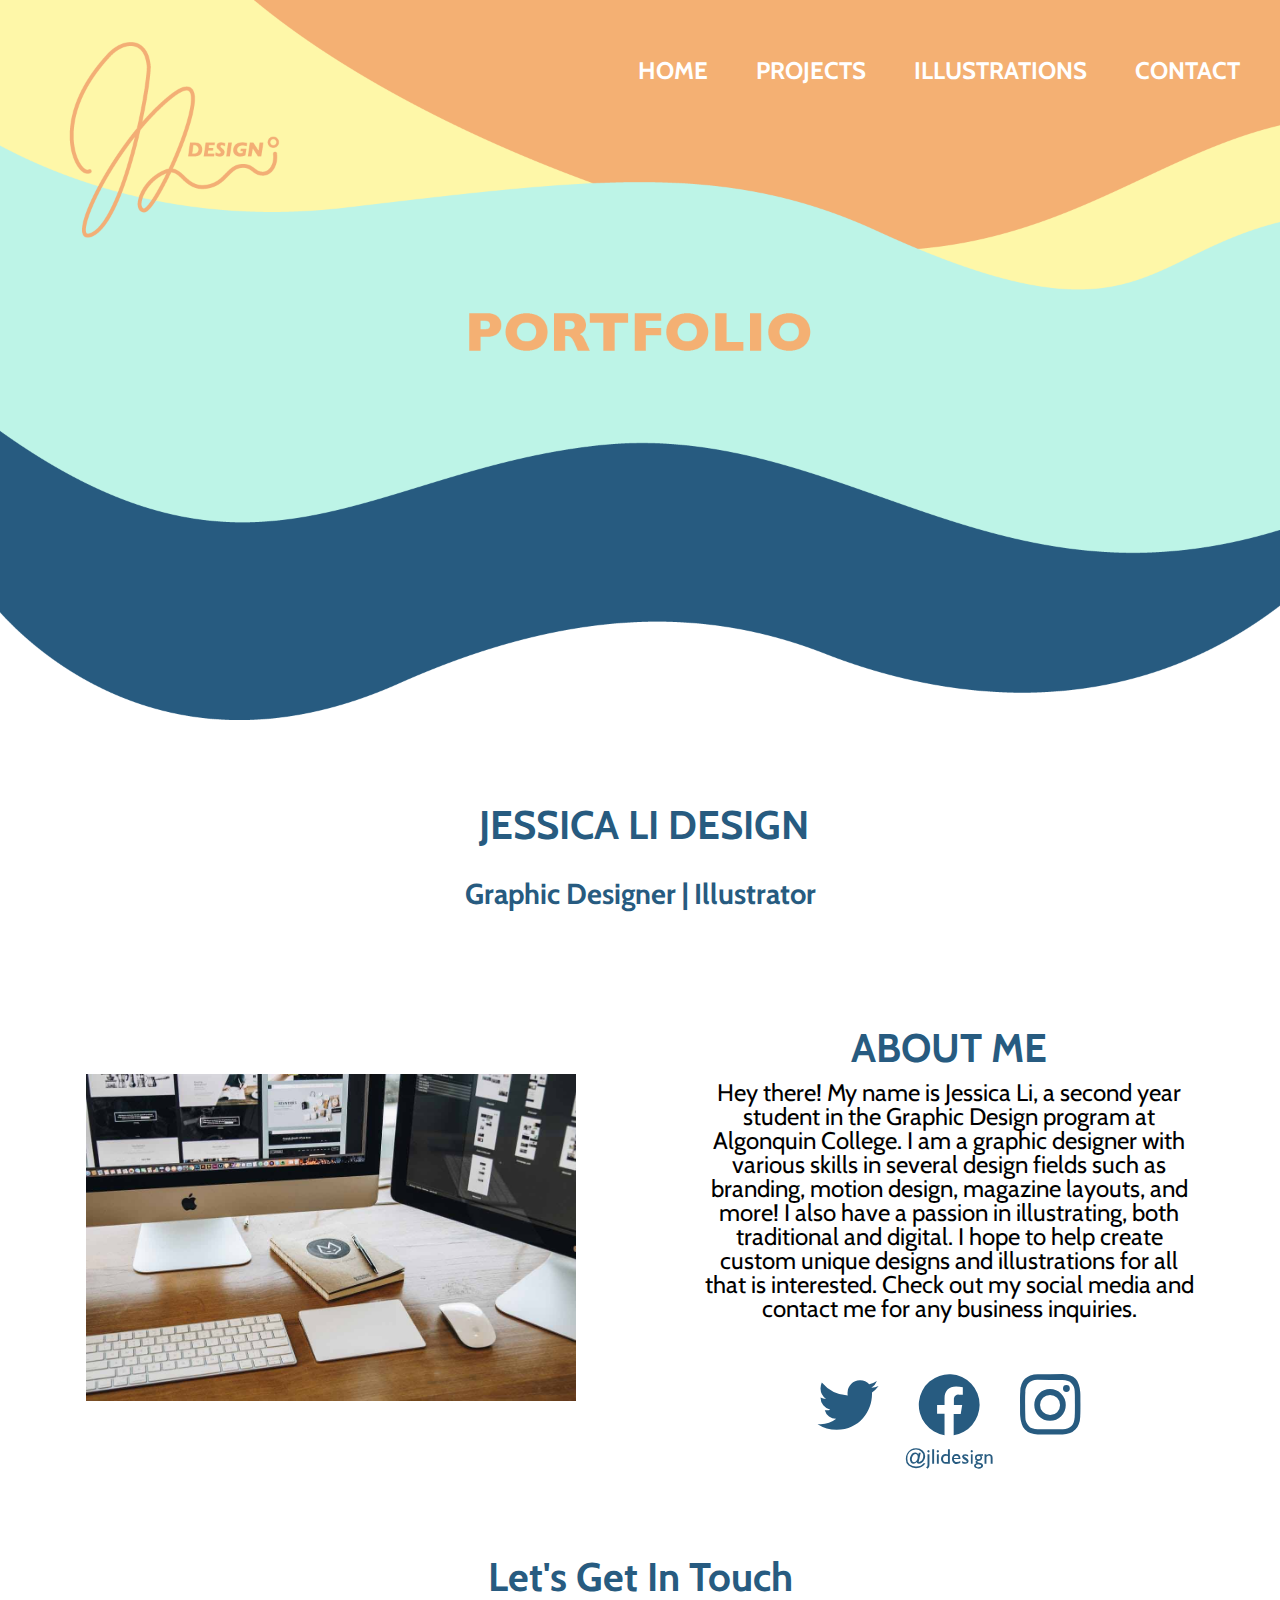
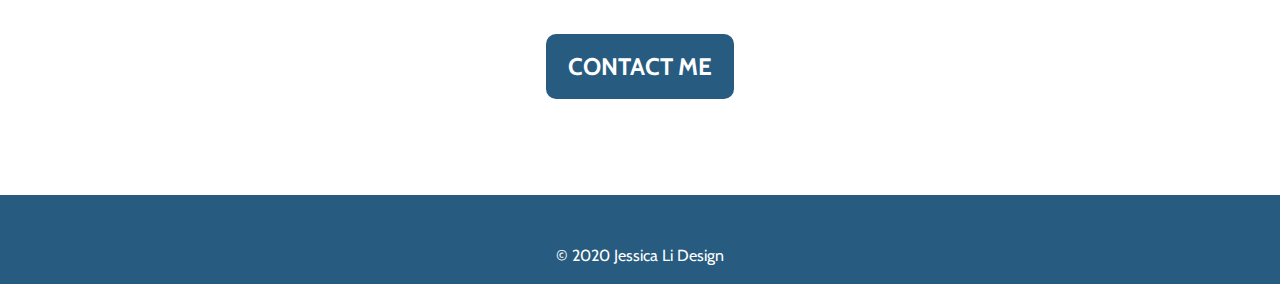
==== commit 1051812c: "Add box shadow for portfolio images" ====
--- a/index.html
+++ b/index.html
@@ -59,7 +59,7 @@
         <div class="about-details">
           <div class="about-heading">
             <h2>About Me</h2>
-            <p>Lorem ipsum dolor sit amet, consectetur adipisicing elit, sed do eiusmod tempor incididunt ut labore et dolore magna aliqua. Ut enim ad minim veniam, quis nostrud exercitation ullamco laboris nisi ut aliquip ex ea commodo consequat. Duis aute</p>
+            <p> Hey there! My name is Jessica Li, a second year student in the Graphic Design program at Algonquin College. I am a graphic designer with various skills in several design fields such as branding, motion design, magazine layouts, and more! I also have a passion in illustrating, both traditional and digital. I hope to help create custom unique designs and illustrations for all that is interested. Check out my social media and contact me for any business inquiries.</p>
           </div>
           <div class="social-media">
             <img class="socials-img" src="images/socials.svg" alt="socials logo" aria-details="social-img">
--- a/css/main.css
+++ b/css/main.css
@@ -106,10 +106,11 @@
 
 .top-nav a {
   color: #fff;
+  padding: 1rem;
 }
 
 .top-nav li {
-  margin: 0;
+  margin: .5rem;
 }
 
 .nav-link {
@@ -239,6 +240,7 @@
 
 .portfolio-img {
   max-width: 500px;
+  box-shadow: 2px 2px 6px;
 }
 
 .portfolio-item {
@@ -295,7 +297,7 @@
 footer {
   width: 100%;
   margin-top: 6rem;
-  padding: 1rem;
+  padding: .2em;
   background-color: #275b80;
   position: relative;
 }
